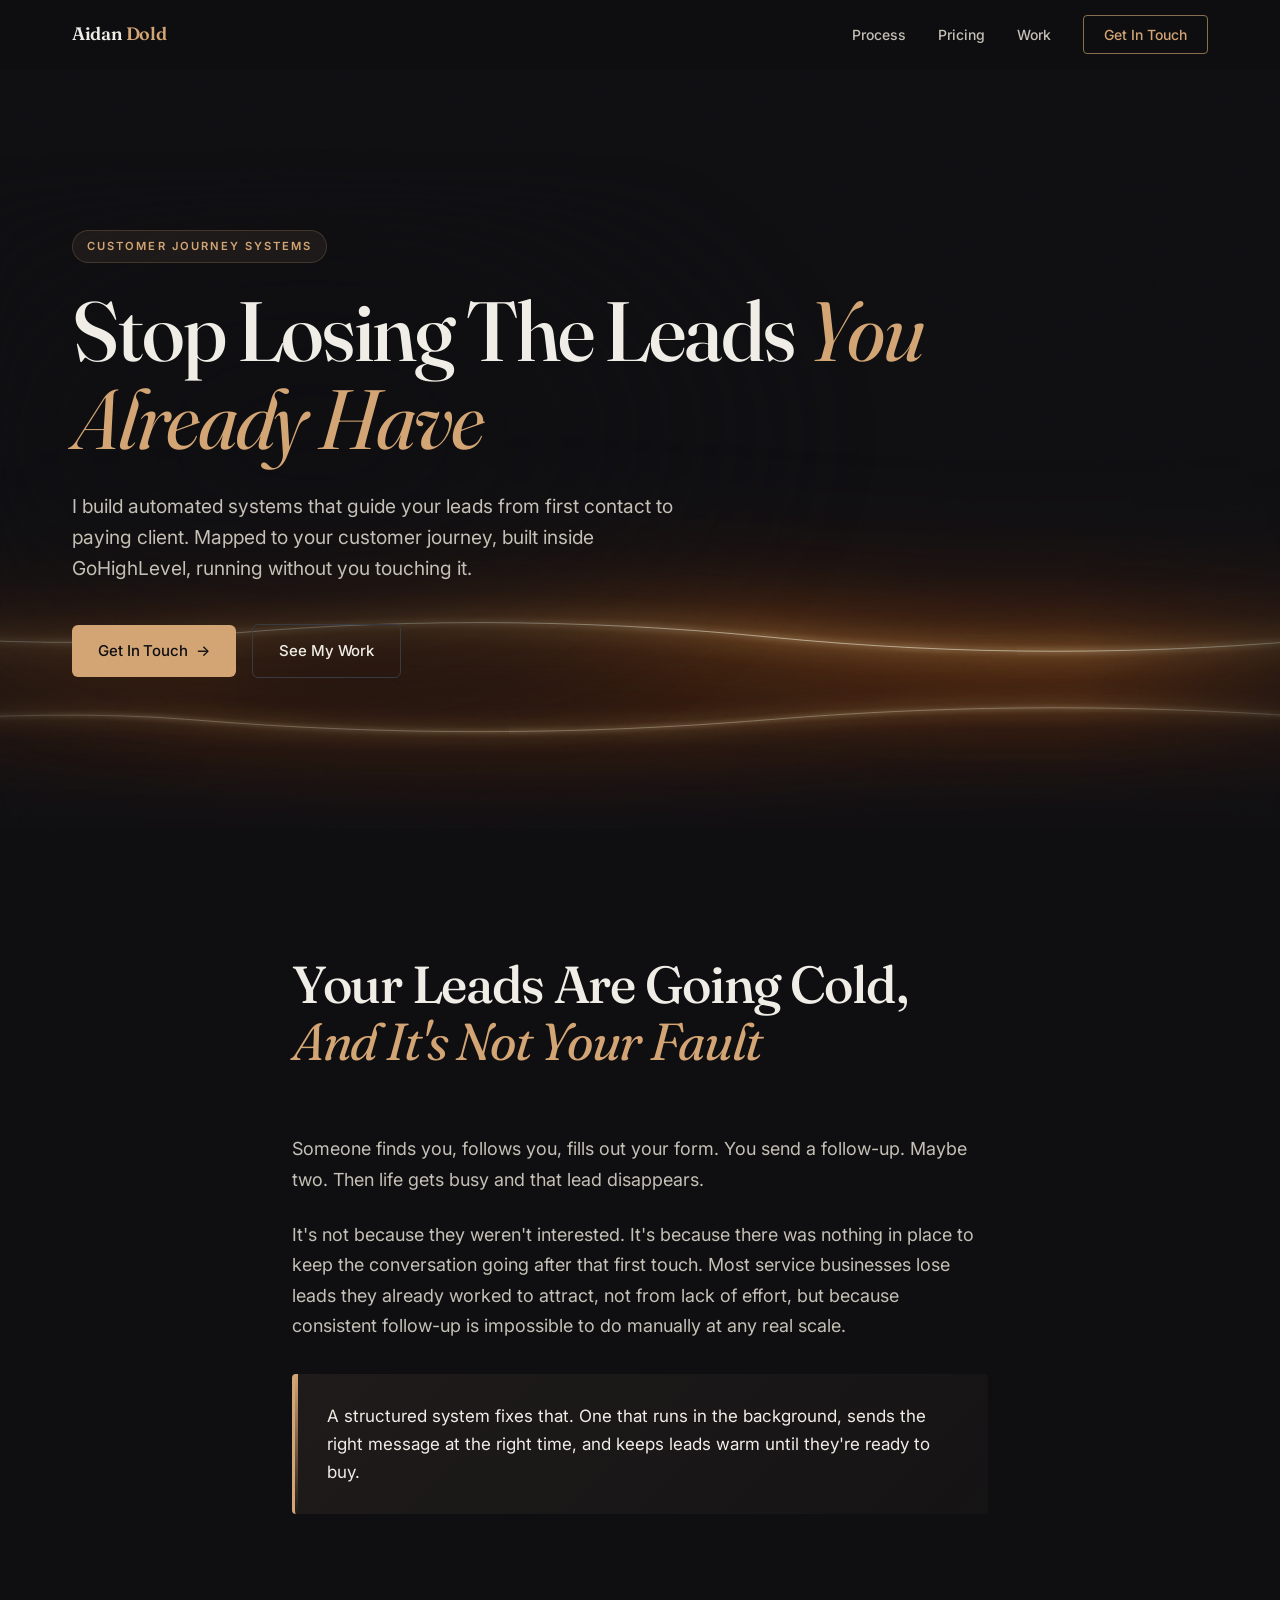
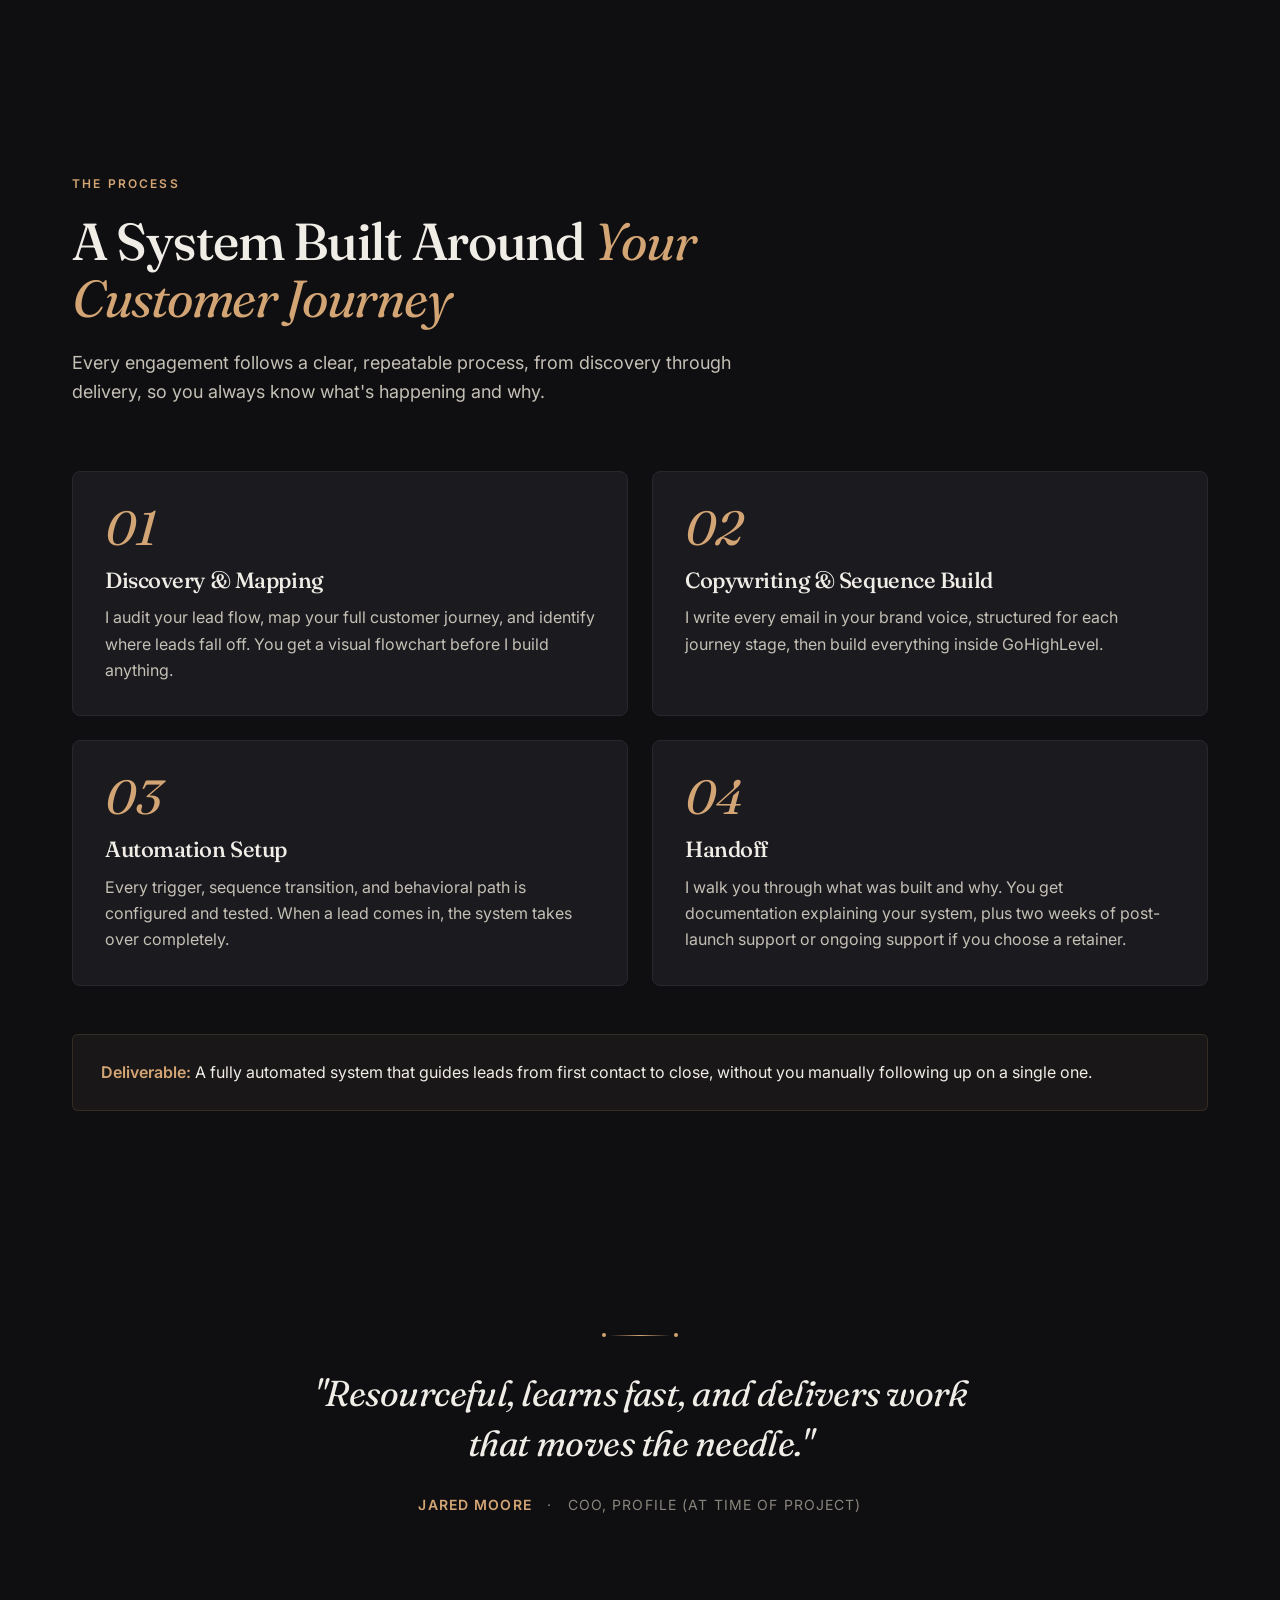
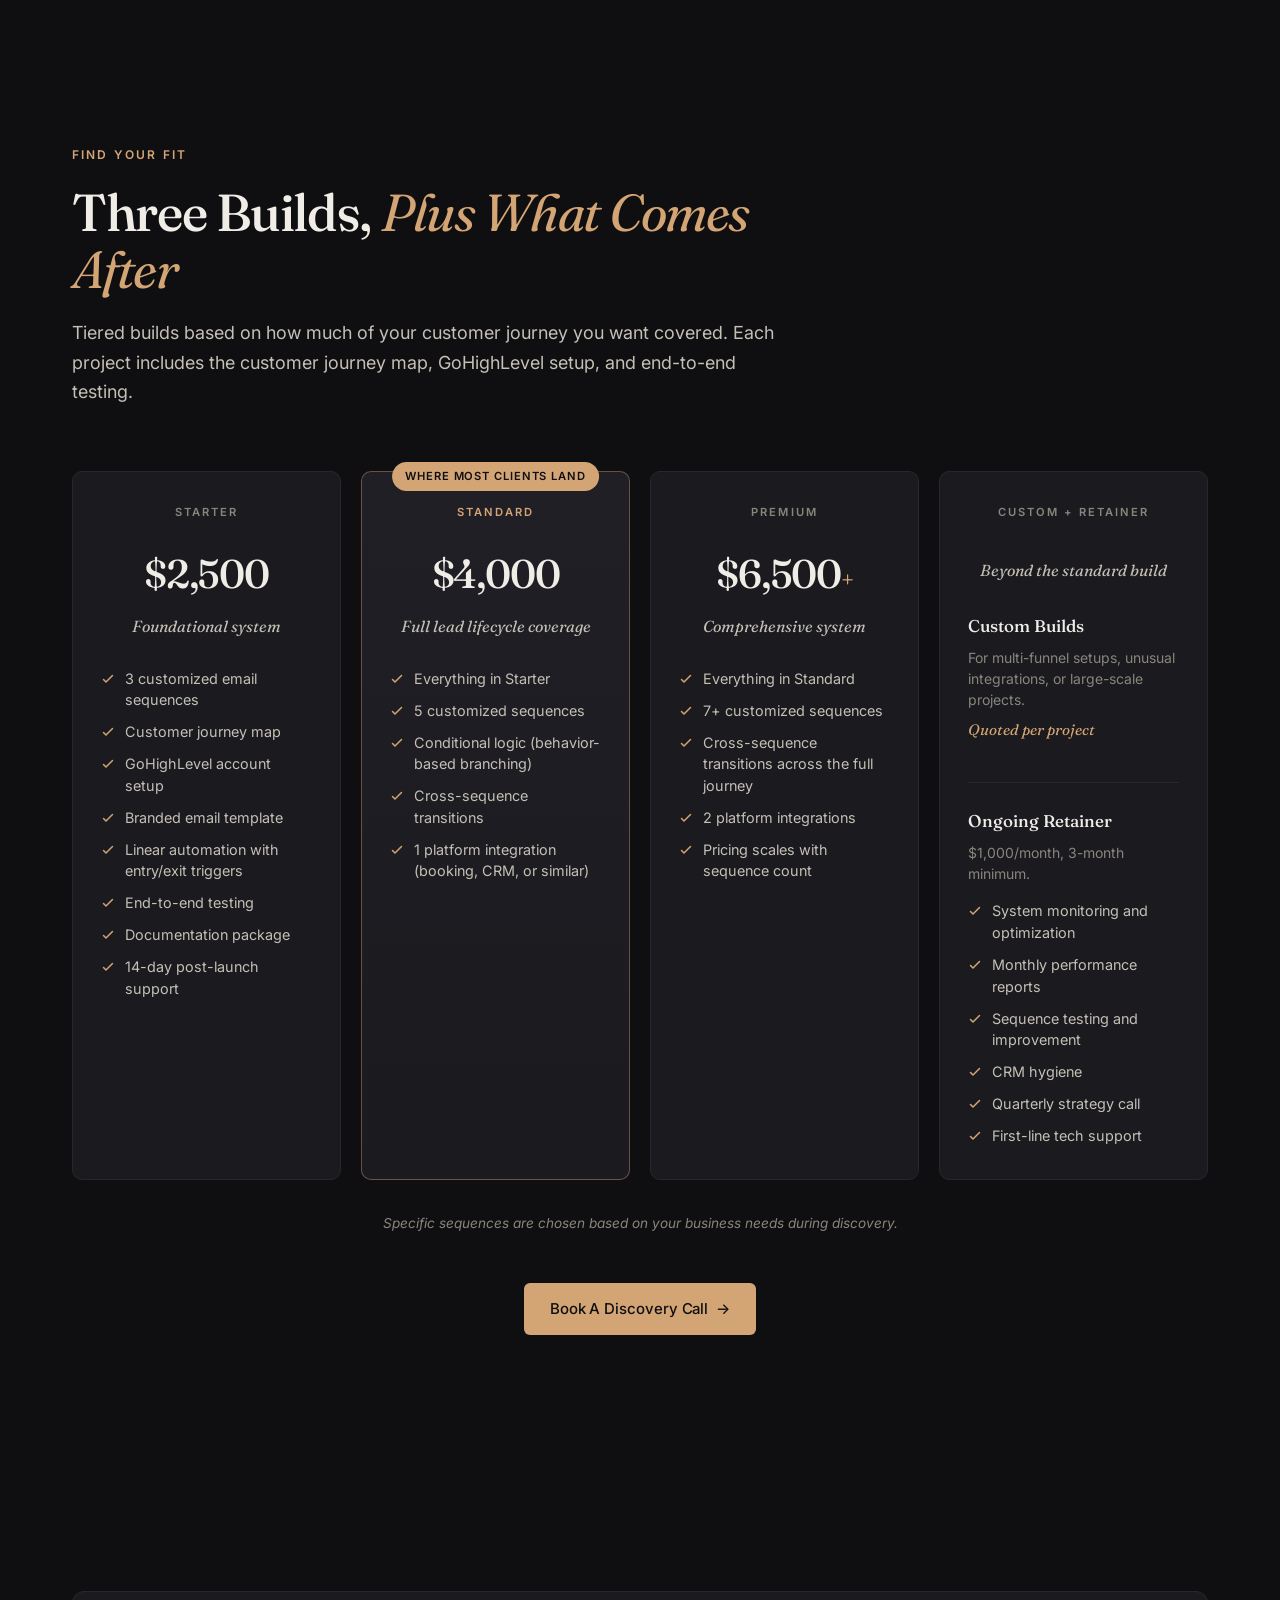
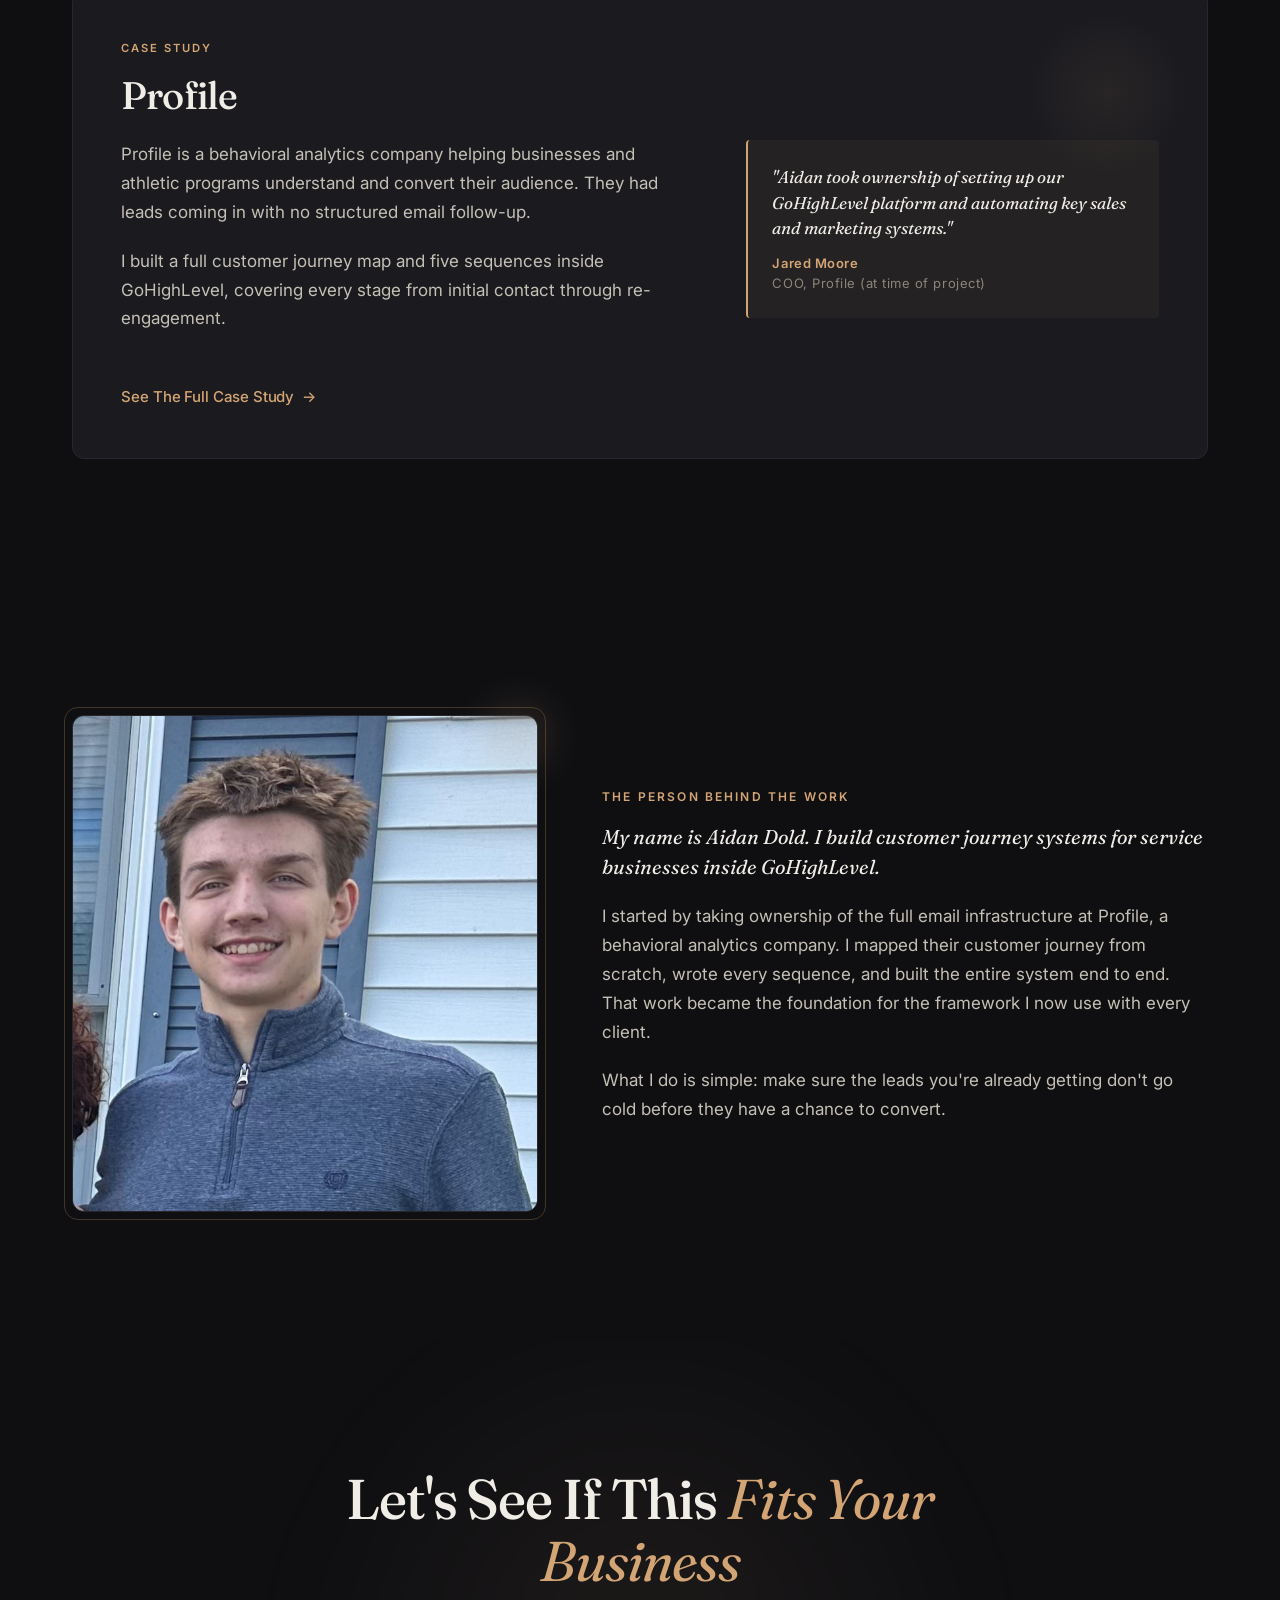
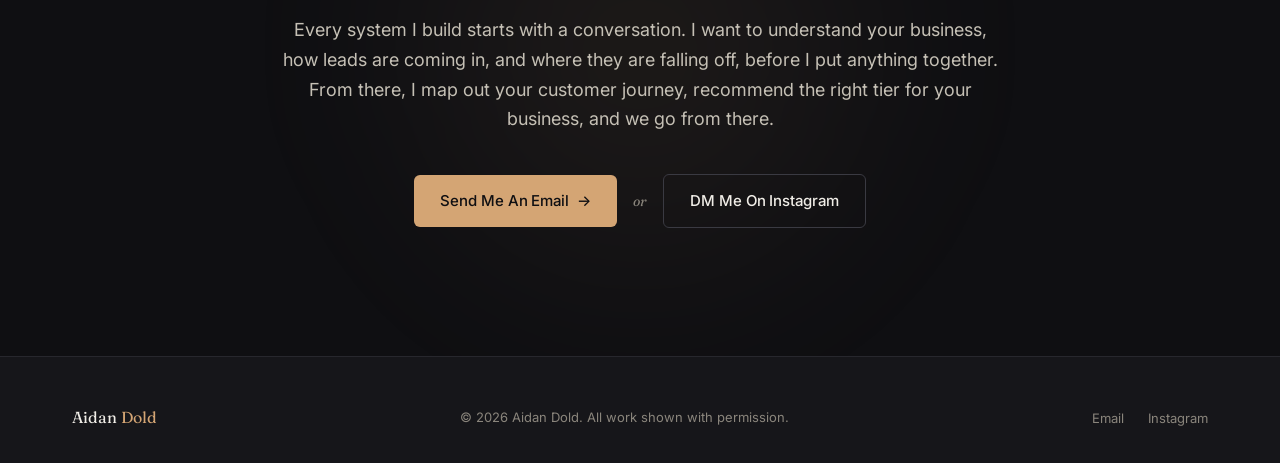
==== index.html @ 749f6c62 "initial site" ====
<!DOCTYPE html>
<html lang="en">
<head>
  <meta charset="UTF-8">
  <meta name="viewport" content="width=device-width, initial-scale=1.0">
  <title>Aidan Dold — Customer Journey Systems</title>
  <meta name="description" content="I build automated customer journey systems that turn your leads into clients. Built inside GoHighLevel, running without you touching it.">
  <link rel="stylesheet" href="styles.css">
  <link rel="preconnect" href="https://fonts.googleapis.com">
  <link rel="preconnect" href="https://fonts.gstatic.com" crossorigin>
</head>
<body>

  <!-- ============================================================
       NAVIGATION
       ============================================================ -->
  <nav class="nav" id="nav">
    <div class="nav-inner">
      <a href="#" class="nav-brand">Aidan <span class="accent">Dold</span></a>
      <ul class="nav-links">
        <li><a href="#process" class="nav-link">Process</a></li>
        <li><a href="#pricing" class="nav-link">Pricing</a></li>
        <li><a href="#case-study" class="nav-link">Work</a></li>
        <li><a href="#contact" class="nav-cta">Get In Touch</a></li>
      </ul>
    </div>
  </nav>

  <!-- ============================================================
       HERO
       ============================================================ -->
  <section class="hero">
    <div class="hero-aurora">
      <svg class="aurora-svg" viewBox="0 0 1600 1300" preserveAspectRatio="none" style="overflow:visible" xmlns="http://www.w3.org/2000/svg">
        <defs>
          <!-- Hot core: white-hot center fading through gold into amber -->
          <linearGradient id="moltenCore" x1="0%" y1="0%" x2="100%" y2="0%">
            <stop offset="0%"  stop-color="#3a1605" stop-opacity="0"/>
            <stop offset="12%" stop-color="#ff7a14" stop-opacity="1"/>
            <stop offset="38%" stop-color="#ffd27a" stop-opacity="1"/>
            <stop offset="50%" stop-color="#fff6dc" stop-opacity="1"/>
            <stop offset="62%" stop-color="#ffd27a" stop-opacity="1"/>
            <stop offset="88%" stop-color="#ff7a14" stop-opacity="1"/>
            <stop offset="100%" stop-color="#3a1605" stop-opacity="0"/>
          </linearGradient>

          <!-- Halo gradient: rich orange bloom around the core -->
          <linearGradient id="moltenHalo" x1="0%" y1="0%" x2="100%" y2="0%">
            <stop offset="0%"  stop-color="#3a1605" stop-opacity="0"/>
            <stop offset="18%" stop-color="#c4520a" stop-opacity="0.85"/>
            <stop offset="38%" stop-color="#ff8a28" stop-opacity="0.95"/>
            <stop offset="50%" stop-color="#ffb45a" stop-opacity="1"/>
            <stop offset="62%" stop-color="#ff8a28" stop-opacity="0.95"/>
            <stop offset="82%" stop-color="#c4520a" stop-opacity="0.85"/>
            <stop offset="100%" stop-color="#3a1605" stop-opacity="0"/>
          </linearGradient>

          <!-- Radial fade: ribbons dissolve toward all edges -->
          <!-- Soft elliptical fade in userSpaceOnUse: full opacity through
               the ribbon zone, gentle dissolve to transparent on all sides
               so peaks/valleys never end on a hard edge. -->
          <radialGradient id="fadeMask" cx="800" cy="1050" r="1000" gradientUnits="userSpaceOnUse">
            <stop offset="0%"   stop-color="white" stop-opacity="1"/>
            <stop offset="55%"  stop-color="white" stop-opacity="0.95"/>
            <stop offset="85%"  stop-color="white" stop-opacity="0.45"/>
            <stop offset="100%" stop-color="white" stop-opacity="0"/>
          </radialGradient>
          <mask id="ribbonFadeMask" maskUnits="userSpaceOnUse" x="-600" y="-200" width="2800" height="1700">
            <rect x="-600" y="-200" width="2800" height="1700" fill="url(#fadeMask)"/>
          </mask>
        </defs>

        <g mask="url(#ribbonFadeMask)">

          <!-- Ribbons live in the lower half so they don't fight with hero text.
               Solid stroke colors come from CSS — inline stroke attrs removed so
               gradient-fill shimmer can't reappear on translation. -->

          <!-- SECONDARY ribbon: slim companion, very gentle wave, sits lowest -->
          <!-- Ribbons sit below the hero buttons. Plenty of headroom above
               and below in viewBox so halo + blur render fully. -->
          <g class="ribbon-mid">
            <path class="layer-halo-sm"    d="M -480,1130 C -240,1155 0,1105 240,1130 S 720,1155 960,1130 S 1440,1105 1680,1130 S 2160,1155 2400,1130"/>
            <path class="layer-bloom-sm"   d="M -480,1130 C -240,1155 0,1105 240,1130 S 720,1155 960,1130 S 1440,1105 1680,1130 S 2160,1155 2400,1130"/>
            <path class="layer-glow-sm"    d="M -480,1130 C -240,1155 0,1105 240,1130 S 720,1155 960,1130 S 1440,1105 1680,1130 S 2160,1155 2400,1130"/>
            <path class="layer-core-sm"    d="M -480,1130 C -240,1155 0,1105 240,1130 S 720,1155 960,1130 S 1440,1105 1680,1130 S 2160,1155 2400,1130"/>
            <path class="layer-filament-sm" d="M -480,1130 C -240,1155 0,1105 240,1130 S 720,1155 960,1130 S 1440,1105 1680,1130 S 2160,1155 2400,1130"/>
          </g>

          <g class="ribbon-hero">
            <path class="layer-halo"       d="M -480,1000 C -240,970 0,1030 240,1000 S 720,970 960,1000 S 1440,1030 1680,1000 S 2160,970 2400,1000"/>
            <path class="layer-bloom-wide" d="M -480,1000 C -240,970 0,1030 240,1000 S 720,970 960,1000 S 1440,1030 1680,1000 S 2160,970 2400,1000"/>
            <path class="layer-bloom-mid"  d="M -480,1000 C -240,970 0,1030 240,1000 S 720,970 960,1000 S 1440,1030 1680,1000 S 2160,970 2400,1000"/>
            <path class="layer-inner-glow" d="M -480,1000 C -240,970 0,1030 240,1000 S 720,970 960,1000 S 1440,1030 1680,1000 S 2160,970 2400,1000"/>
            <path class="layer-core"       d="M -480,1000 C -240,970 0,1030 240,1000 S 720,970 960,1000 S 1440,1030 1680,1000 S 2160,970 2400,1000"/>
            <path class="layer-filament"   d="M -480,1000 C -240,970 0,1030 240,1000 S 720,970 960,1000 S 1440,1030 1680,1000 S 2160,970 2400,1000"/>
          </g>

        </g>
      </svg>
    </div>
    <div class="hero-noise"></div>
    <div class="container">
      <div class="hero-content">
        <div class="hero-eyebrow eyebrow reveal">Customer Journey Systems</div>
        <h1 class="hero-title reveal reveal-delay-1">
          Stop Losing The Leads <span class="italic-accent">You Already Have</span>
        </h1>
        <p class="hero-subtitle reveal reveal-delay-2">
          I build automated systems that guide your leads from first contact to paying client. Mapped to your customer journey, built inside GoHighLevel, running without you touching it.
        </p>
        <div class="hero-ctas reveal reveal-delay-3">
          <a href="#contact" class="btn btn-primary"><span>Get In Touch</span> <span class="btn-arrow">→</span></a>
          <a href="#case-study" class="btn btn-secondary">See My Work</a>
        </div>
      </div>
    </div>
  </section>

  <!-- ============================================================
       PROBLEM
       ============================================================ -->
  <section class="problem">
    <div class="ambient-glow top-right"></div>
    <div class="container-narrow">
      <div class="section-header reveal">
        <h2 class="section-title">
          Your Leads Are Going Cold, <span class="italic-accent">And It's Not Your Fault</span>
        </h2>
      </div>
      <div class="problem-content reveal reveal-delay-1">
        <p>Someone finds you, follows you, fills out your form. You send a follow-up. Maybe two. Then life gets busy and that lead disappears.</p>
        <p>It's not because they weren't interested. It's because there was nothing in place to keep the conversation going after that first touch. Most service businesses lose leads they already worked to attract, not from lack of effort, but because consistent follow-up is impossible to do manually at any real scale.</p>
        <div class="problem-callout">
          <p>A structured system fixes that. One that runs in the background, sends the right message at the right time, and keeps leads warm until they're ready to buy.</p>
        </div>
      </div>
    </div>
  </section>

  <!-- ============================================================
       PROCESS
       ============================================================ -->
  <section class="process" id="process">
    <div class="ambient-glow bottom-left"></div>
    <div class="container">
      <div class="section-header reveal">
        <div class="section-eyebrow eyebrow">The Process</div>
        <h2 class="section-title">
          A System Built Around <span class="italic-accent">Your Customer Journey</span>
        </h2>
        <p class="section-subtitle">Every engagement follows a clear, repeatable process, from discovery through delivery, so you always know what's happening and why.</p>
      </div>
      <div class="process-grid">
        <div class="process-card reveal reveal-delay-1">
          <span class="process-number">01</span>
          <h3>Discovery &amp; Mapping</h3>
          <p>I audit your lead flow, map your full customer journey, and identify where leads fall off. You get a visual flowchart before I build anything.</p>
        </div>
        <div class="process-card reveal reveal-delay-2">
          <span class="process-number">02</span>
          <h3>Copywriting &amp; Sequence Build</h3>
          <p>I write every email in your brand voice, structured for each journey stage, then build everything inside GoHighLevel.</p>
        </div>
        <div class="process-card reveal reveal-delay-3">
          <span class="process-number">03</span>
          <h3>Automation Setup</h3>
          <p>Every trigger, sequence transition, and behavioral path is configured and tested. When a lead comes in, the system takes over completely.</p>
        </div>
        <div class="process-card reveal reveal-delay-4">
          <span class="process-number">04</span>
          <h3>Handoff</h3>
          <p>I walk you through what was built and why. You get documentation explaining your system, plus two weeks of post-launch support or ongoing support if you choose a retainer.</p>
        </div>
      </div>
      <div class="process-deliverable reveal">
        <p><strong>Deliverable:</strong> A fully automated system that guides leads from first contact to close, without you manually following up on a single one.</p>
      </div>
    </div>
  </section>

  <!-- ============================================================
       PULL QUOTE
       ============================================================ -->
  <section class="pull-quote">
    <div class="container-narrow">
      <div class="reveal">
        <div class="pull-quote-accent"></div>
        <p class="pull-quote-text">"Resourceful, learns fast, and delivers work that moves the needle."</p>
        <p class="pull-quote-attribution"><strong>Jared Moore</strong> &nbsp; · &nbsp; COO, Profile (at time of project)</p>
      </div>
    </div>
  </section>

  <!-- ============================================================
       PRICING / FIND YOUR FIT
       ============================================================ -->
  <section class="pricing" id="pricing">
    <div class="ambient-glow top-left"></div>
    <div class="container">
      <div class="section-header reveal">
        <div class="section-eyebrow eyebrow">Find Your Fit</div>
        <h2 class="section-title">
          Three Builds, <span class="italic-accent">Plus What Comes After</span>
        </h2>
        <p class="section-subtitle">Tiered builds based on how much of your customer journey you want covered. Each project includes the customer journey map, GoHighLevel setup, and end-to-end testing.</p>
      </div>

      <div class="pricing-grid">
        <!-- STARTER -->
        <div class="tier">
          <div class="tier-name">Starter</div>
          <div class="tier-price">$2,500</div>
          <div class="tier-tagline">Foundational system</div>
          <ul class="tier-features">
            <li>3 customized email sequences</li>
            <li>Customer journey map</li>
            <li>GoHighLevel account setup</li>
            <li>Branded email template</li>
            <li>Linear automation with entry/exit triggers</li>
            <li>End-to-end testing</li>
            <li>Documentation package</li>
            <li>14-day post-launch support</li>
          </ul>
        </div>

        <!-- STANDARD (featured) -->
        <div class="tier featured">
          <div class="tier-badge">Where Most Clients Land</div>
          <div class="tier-name">Standard</div>
          <div class="tier-price">$4,000</div>
          <div class="tier-tagline">Full lead lifecycle coverage</div>
          <ul class="tier-features">
            <li>Everything in Starter</li>
            <li>5 customized sequences</li>
            <li>Conditional logic (behavior-based branching)</li>
            <li>Cross-sequence transitions</li>
            <li>1 platform integration (booking, CRM, or similar)</li>
          </ul>
        </div>

        <!-- PREMIUM -->
        <div class="tier">
          <div class="tier-name">Premium</div>
          <div class="tier-price">$6,500<span style="font-size: 1.5rem; color: var(--gold);">+</span></div>
          <div class="tier-tagline">Comprehensive system</div>
          <ul class="tier-features">
            <li>Everything in Standard</li>
            <li>7+ customized sequences</li>
            <li>Cross-sequence transitions across the full journey</li>
            <li>2 platform integrations</li>
            <li>Pricing scales with sequence count</li>
          </ul>
        </div>

        <!-- CUSTOM + RETAINER -->
        <div class="tier">
          <div class="tier-name">Custom + Retainer</div>
          <div class="tier-tagline" style="margin-top: 1rem;">Beyond the standard build</div>

          <div class="tier-section-label">Custom Builds</div>
          <p class="tier-section-desc">For multi-funnel setups, unusual integrations, or large-scale projects.</p>
          <div class="tier-section-price">Quoted per project</div>

          <div class="tier-divider"></div>

          <div class="tier-section-label">Ongoing Retainer</div>
          <p class="tier-section-desc">$1,000/month, 3-month minimum.</p>
          <ul class="tier-features" style="margin-top: 0.5rem;">
            <li>System monitoring and optimization</li>
            <li>Monthly performance reports</li>
            <li>Sequence testing and improvement</li>
            <li>CRM hygiene</li>
            <li>Quarterly strategy call</li>
            <li>First-line tech support</li>
          </ul>
        </div>
      </div>

      <p class="tier-footnote reveal">Specific sequences are chosen based on your business needs during discovery.</p>

      <div class="pricing-cta reveal">
        <a href="#contact" class="btn btn-primary"><span>Book A Discovery Call</span> <span class="btn-arrow">→</span></a>
      </div>
    </div>
  </section>

  <!-- ============================================================
       CASE STUDY TEASER
       ============================================================ -->
  <section class="case-teaser" id="case-study">
    <div class="ambient-glow bottom-right"></div>
    <div class="container">
      <div class="reveal">
        <div class="case-teaser-card">
          <div class="case-teaser-label">
            <span class="eyebrow">Case Study</span>
          </div>
          <h2>Profile</h2>
          <div class="case-teaser-body">
            <div class="case-teaser-text">
              <p>Profile is a behavioral analytics company helping businesses and athletic programs understand and convert their audience. They had leads coming in with no structured email follow-up.</p>
              <p>I built a full customer journey map and five sequences inside GoHighLevel, covering every stage from initial contact through re-engagement.</p>
              <a href="case-studies/profile.html" class="case-teaser-link">See The Full Case Study <span class="btn-arrow">→</span></a>
            </div>
            <div class="case-teaser-quote">
              <blockquote>"Aidan took ownership of setting up our GoHighLevel platform and automating key sales and marketing systems."</blockquote>
              <cite><strong>Jared Moore</strong><br>COO, Profile (at time of project)</cite>
            </div>
          </div>
        </div>
      </div>
    </div>
  </section>

  <!-- ============================================================
       ABOUT
       ============================================================ -->
  <section class="about">
    <div class="ambient-glow top-right"></div>
    <div class="container">
      <div class="about-grid">
        <div class="about-photo reveal">
          <img src="images/headshot.jpg" alt="Aidan Dold">
        </div>
        <div class="about-content reveal reveal-delay-1">
          <div class="section-eyebrow eyebrow" style="margin-bottom: 1rem;">The Person Behind The Work</div>
          <p>My name is Aidan Dold. I build customer journey systems for service businesses inside GoHighLevel.</p>
          <p>I started by taking ownership of the full email infrastructure at Profile, a behavioral analytics company. I mapped their customer journey from scratch, wrote every sequence, and built the entire system end to end. That work became the foundation for the framework I now use with every client.</p>
          <p>What I do is simple: make sure the leads you're already getting don't go cold before they have a chance to convert.</p>
        </div>
      </div>
    </div>
  </section>

  <!-- ============================================================
       CTA
       ============================================================ -->
  <section class="cta-section" id="contact">
    <div class="container">
      <div class="cta-content reveal">
        <h2>Let's See If This <span class="italic-accent" style="font-style: italic; font-weight: 400; color: var(--gold);">Fits Your Business</span></h2>
        <p>Every system I build starts with a conversation. I want to understand your business, how leads are coming in, and where they are falling off, before I put anything together. From there, I map out your customer journey, recommend the right tier for your business, and we go from there.</p>
        <div class="cta-buttons">
          <a href="mailto:aidan.j.dold@gmail.com" class="btn btn-primary"><span>Send Me An Email</span> <span class="btn-arrow">→</span></a>
          <span class="cta-or">or</span>
          <a href="#" class="btn btn-secondary">DM Me On Instagram</a>
        </div>
      </div>
    </div>
  </section>

  <!-- ============================================================
       FOOTER
       ============================================================ -->
  <footer>
    <div class="container">
      <div class="footer-inner">
        <div class="footer-brand">Aidan <span class="accent">Dold</span></div>
        <div class="footer-meta">&copy; 2026 Aidan Dold. All work shown with permission.</div>
        <ul class="footer-links">
          <li><a href="mailto:aidan.j.dold@gmail.com" class="footer-link">Email</a></li>
          <li><a href="#" class="footer-link">Instagram</a></li>
        </ul>
      </div>
    </div>
  </footer>

  <script src="script.js"></script>
</body>
</html>
---- styles.css ----
/* ============================================================
   AIDAN DOLD - PORTFOLIO STYLESHEET
   Charcoal + Amber palette, Fraunces + Inter typography
   ============================================================ */

@import url('https://fonts.googleapis.com/css2?family=Fraunces:ital,opsz,wght@0,9..144,400;0,9..144,500;0,9..144,600;0,9..144,700;1,9..144,400&family=Inter:wght@400;500;600;700&display=swap');

:root {
  /* Color palette */
  --bg-base: #0F0F12;
  --bg-elevated: #16161A;
  --bg-card: #1A1A1F;
  --bg-card-hover: #1F1F25;
  --border: #27272D;
  --border-bright: #3A3A42;

  /* Accent */
  --gold: #D4A574;
  --gold-bright: #E5B883;
  --gold-glow: #F5C895;
  --gold-muted: #8A6F4E;

  /* Text */
  --text-primary: #F0EDE7;
  --text-secondary: #C5C0B5;
  --text-muted: #8A857C;
  --text-faint: #5C5852;

  /* Spacing scale */
  --space-1: 0.5rem;
  --space-2: 1rem;
  --space-3: 1.5rem;
  --space-4: 2rem;
  --space-5: 3rem;
  --space-6: 4rem;
  --space-7: 6rem;
  --space-8: 8rem;

  /* Typography */
  --font-display: 'Fraunces', Georgia, serif;
  --font-body: 'Inter', -apple-system, sans-serif;

  /* Transitions */
  --ease-out: cubic-bezier(0.16, 1, 0.3, 1);
  --ease-in-out: cubic-bezier(0.4, 0, 0.2, 1);
}

/* ============================================================
   RESET & BASE
   ============================================================ */

*, *::before, *::after {
  box-sizing: border-box;
  margin: 0;
  padding: 0;
}

html {
  scroll-behavior: smooth;
  -webkit-font-smoothing: antialiased;
  -moz-osx-font-smoothing: grayscale;
}

body {
  font-family: var(--font-body);
  background: var(--bg-base);
  color: var(--text-primary);
  line-height: 1.6;
  overflow-x: hidden;
  font-size: 16px;
}

a {
  color: inherit;
  text-decoration: none;
}

img {
  max-width: 100%;
  display: block;
}

button {
  font-family: inherit;
  cursor: pointer;
  border: none;
  background: none;
  color: inherit;
}

/* ============================================================
   TYPOGRAPHY
   ============================================================ */

h1, h2, h3, h4 {
  font-family: var(--font-display);
  font-weight: 500;
  line-height: 1.1;
  letter-spacing: -0.02em;
  color: var(--text-primary);
}

.eyebrow {
  font-family: var(--font-body);
  font-size: 0.75rem;
  font-weight: 600;
  letter-spacing: 0.18em;
  text-transform: uppercase;
  color: var(--gold);
}

p {
  font-family: var(--font-body);
  color: var(--text-secondary);
  font-size: 1.0625rem;
  line-height: 1.7;
}

.lead {
  font-size: 1.25rem;
  line-height: 1.6;
  color: var(--text-primary);
  font-weight: 400;
}

/* ============================================================
   LAYOUT CONTAINERS
   ============================================================ */

.container {
  width: 100%;
  max-width: 1200px;
  margin: 0 auto;
  padding: 0 var(--space-4);
}

.container-narrow {
  max-width: 760px;
  margin: 0 auto;
  padding: 0 var(--space-4);
}

section {
  padding: var(--space-8) 0;
  position: relative;
}

@media (max-width: 768px) {
  section {
    padding: var(--space-6) 0;
  }
}

/* ============================================================
   AMBIENT GLOW SYSTEM
   Subtle pulsing gold orbs in section corners (separate from ribbons)
   ============================================================ */

.ambient-glow {
  position: absolute;
  width: 550px;
  height: 550px;
  border-radius: 50%;
  background: radial-gradient(circle, var(--gold) 0%, transparent 70%);
  filter: blur(80px);
  opacity: 0;
  pointer-events: none;
  z-index: 0;
  animation: ambient-pulse 14s ease-in-out infinite;
}

.ambient-glow.top-left {
  top: -180px;
  left: -200px;
}

.ambient-glow.bottom-right {
  bottom: -180px;
  right: -200px;
  animation-delay: -7s;
}

.ambient-glow.top-right {
  top: -180px;
  right: -200px;
  animation-delay: -4s;
}

.ambient-glow.bottom-left {
  bottom: -180px;
  left: -200px;
  animation-delay: -10s;
}

@keyframes ambient-pulse {
  0%, 100% {
    opacity: 0.06;
    transform: scale(0.9);
  }
  50% {
    opacity: 0.22;
    transform: scale(1.1);
  }
}

/* Content above ambient glows */
section > .container,
section > .container-narrow {
  position: relative;
  z-index: 1;
}

/* ============================================================
   NAVIGATION
   ============================================================ */

.nav {
  position: fixed;
  top: 0;
  left: 0;
  right: 0;
  z-index: 100;
  padding: 1.25rem 0;
  background: rgba(15, 15, 18, 0.7);
  backdrop-filter: blur(20px);
  -webkit-backdrop-filter: blur(20px);
  border-bottom: 1px solid transparent;
  transition: border-color 0.3s ease, background 0.3s ease;
}

.nav.scrolled {
  border-bottom-color: var(--border);
  background: rgba(15, 15, 18, 0.9);
}

.nav-inner {
  display: flex;
  align-items: center;
  justify-content: space-between;
  max-width: 1200px;
  margin: 0 auto;
  padding: 0 var(--space-4);
}

.nav-brand {
  font-family: var(--font-display);
  font-size: 1.125rem;
  font-weight: 600;
  letter-spacing: -0.02em;
  color: var(--text-primary);
}

.nav-brand .accent {
  color: var(--gold);
}

.nav-links {
  display: flex;
  align-items: center;
  gap: var(--space-4);
  list-style: none;
}

.nav-link {
  font-size: 0.875rem;
  color: var(--text-secondary);
  font-weight: 500;
  position: relative;
  padding: 0.5rem 0;
  transition: color 0.2s ease;
}

.nav-link::after {
  content: '';
  position: absolute;
  bottom: 0;
  left: 0;
  width: 0;
  height: 1px;
  background: var(--gold);
  transition: width 0.3s var(--ease-out);
}

.nav-link:hover {
  color: var(--text-primary);
}

.nav-link:hover::after {
  width: 100%;
}

.nav-cta {
  font-size: 0.875rem;
  font-weight: 500;
  padding: 0.625rem 1.25rem;
  background: transparent;
  color: var(--gold);
  border: 1px solid var(--gold-muted);
  border-radius: 4px;
  transition: all 0.25s var(--ease-out);
}

.nav-cta:hover {
  background: var(--gold);
  color: var(--bg-base);
  border-color: var(--gold);
}

@media (max-width: 768px) {
  .nav-links {
    gap: var(--space-2);
  }
  .nav-link:not(.nav-cta) {
    display: none;
  }
}

/* ============================================================
   HERO SECTION
   ============================================================ */

.hero {
  min-height: 92vh;
  display: flex;
  align-items: center;
  position: relative;
  overflow: hidden;
  padding-top: 80px;
  padding-bottom: 0;
}

/* Text-protection scrim: darkens the upper-left region behind the headline
   so ribbon glow can't wash out the gold text */
.hero-content::before {
  content: '';
  position: absolute;
  inset: -8% -10% -12% -10%;
  background:
    radial-gradient(ellipse 70% 90% at 30% 45%, rgba(15, 15, 18, 0.85) 0%, rgba(15, 15, 18, 0.55) 35%, rgba(15, 15, 18, 0) 70%);
  filter: blur(20px);
  pointer-events: none;
  z-index: -1;
}

/* ============================================================
   HERO AURORA - Molten gold ribbons with bloom + sparkles
   ============================================================ */
.hero-aurora {
  position: absolute;
  inset: 0;
  overflow: hidden;
  pointer-events: none;
  z-index: 0;
}

.aurora-svg {
  position: absolute;
  top: 0;
  left: 0;
  width: 100%;
  height: 100%;
  overflow: visible;
}

/* Blend the warm layers additively so the stack reads as ONE luminous body
   instead of distinct bands. Screen mode merges overlapping warm tones. */
.ribbon-hero, .ribbon-mid { mix-blend-mode: screen; }

/* Thinner strokes + heavier blur so the stack merges into one soft
   luminous filament instead of reading as distinct bands. */
.layer-halo       { fill: none; stroke: #8a3306; stroke-width: 60;  filter: blur(120px); opacity: 0.55; stroke-linecap: round; }
.layer-bloom-wide { fill: none; stroke: #d65f12; stroke-width: 36;  filter: blur(80px);  opacity: 0.6;  stroke-linecap: round; }
.layer-bloom-mid  { fill: none; stroke: #ff9438; stroke-width: 18;  filter: blur(45px);  opacity: 0.65; stroke-linecap: round; }
.layer-inner-glow { fill: none; stroke: #ffc266; stroke-width: 7;   filter: blur(18px);  opacity: 0.8;  stroke-linecap: round; }
.layer-core       { fill: none; stroke: #ffe9b8; stroke-width: 2.2; filter: blur(5px);   opacity: 0.95; stroke-linecap: round; }
.layer-filament   { fill: none; stroke: #fffbe8; stroke-width: 0.8; filter: blur(1px);   opacity: 0.95; stroke-linecap: round; }

.layer-halo-sm    { fill: none; stroke: #8a3306; stroke-width: 45;  filter: blur(95px);  opacity: 0.4;  stroke-linecap: round; }
.layer-bloom-sm   { fill: none; stroke: #d65f12; stroke-width: 26;  filter: blur(60px);  opacity: 0.45; stroke-linecap: round; }
.layer-glow-sm    { fill: none; stroke: #ffc266; stroke-width: 6;   filter: blur(15px);  opacity: 0.6;  stroke-linecap: round; }
.layer-core-sm    { fill: none; stroke: #ffe9b8; stroke-width: 1.6; filter: blur(4px);   opacity: 0.78; stroke-linecap: round; }
.layer-filament-sm{ fill: none; stroke: #fff6e0; stroke-width: 0.6; filter: blur(0.8px); opacity: 0.7;  stroke-linecap: round; }

/* Ribbons sit still — eliminates the GPU sub-pixel jitter that produced the
   spastic flicker during translation. */

/* Subtle noise overlay for texture */
.hero-noise {
  position: absolute;
  inset: 0;
  background-image: url("data:image/svg+xml,%3Csvg viewBox='0 0 200 200' xmlns='http://www.w3.org/2000/svg'%3E%3Cfilter id='noiseFilter'%3E%3CfeTurbulence type='fractalNoise' baseFrequency='0.85' numOctaves='3' stitchTiles='stitch'/%3E%3C/filter%3E%3Crect width='100%25' height='100%25' filter='url(%23noiseFilter)' opacity='0.4'/%3E%3C/svg%3E");
  opacity: 0.025;
  pointer-events: none;
  z-index: 1;
}

.hero-content {
  position: relative;
  z-index: 2;
  max-width: 920px;
}

.hero-eyebrow {
  margin-bottom: 1.5rem;
  display: inline-block;
  padding: 0.4rem 0.9rem;
  background: rgba(212, 165, 116, 0.08);
  border: 1px solid rgba(212, 165, 116, 0.2);
  border-radius: 100px;
  font-size: 0.7rem;
}

.hero-title {
  font-size: clamp(2.5rem, 7vw, 5.25rem);
  font-weight: 500;
  line-height: 1.05;
  margin-bottom: 1.75rem;
  letter-spacing: -0.025em;
}

.hero-title .italic-accent {
  font-style: italic;
  font-weight: 400;
  color: var(--gold);
}

.hero-subtitle {
  font-size: clamp(1.0625rem, 1.5vw, 1.25rem);
  color: var(--text-secondary);
  line-height: 1.6;
  margin-bottom: 2.5rem;
  max-width: 640px;
}

.hero-ctas {
  display: flex;
  gap: 1rem;
  align-items: center;
  flex-wrap: wrap;
}

/* ============================================================
   BUTTONS
   ============================================================ */

.btn {
  display: inline-flex;
  align-items: center;
  gap: 0.5rem;
  font-family: var(--font-body);
  font-size: 0.9375rem;
  font-weight: 500;
  padding: 0.875rem 1.625rem;
  border-radius: 6px;
  transition: all 0.25s var(--ease-out);
  cursor: pointer;
  letter-spacing: -0.005em;
}

.btn-primary {
  background: var(--gold);
  color: var(--bg-base);
  position: relative;
  overflow: hidden;
}

.btn-primary::before {
  content: '';
  position: absolute;
  inset: 0;
  background: linear-gradient(135deg, var(--gold-bright), var(--gold));
  opacity: 0;
  transition: opacity 0.3s ease;
}

.btn-primary span {
  position: relative;
  z-index: 1;
}

.btn-primary:hover {
  transform: translateY(-2px);
  box-shadow: 0 8px 24px rgba(212, 165, 116, 0.25);
}

.btn-primary:hover::before {
  opacity: 1;
}

.btn-secondary {
  background: transparent;
  color: var(--text-primary);
  border: 1px solid var(--border-bright);
}

.btn-secondary:hover {
  border-color: var(--gold);
  color: var(--gold);
  transform: translateY(-2px);
}

.btn-arrow {
  display: inline-block;
  transition: transform 0.25s var(--ease-out);
}

.btn:hover .btn-arrow {
  transform: translateX(4px);
}

/* ============================================================
   SECTION HEADERS
   ============================================================ */

.section-header {
  margin-bottom: var(--space-6);
  max-width: 720px;
}

.section-eyebrow {
  display: inline-block;
  margin-bottom: 1.25rem;
}

.section-title {
  font-size: clamp(2rem, 4.5vw, 3.25rem);
  font-weight: 500;
  line-height: 1.1;
  margin-bottom: 1.25rem;
  letter-spacing: -0.025em;
}

.section-title .italic-accent {
  font-style: italic;
  font-weight: 400;
  color: var(--gold);
}

.section-subtitle {
  font-size: 1.125rem;
  color: var(--text-secondary);
  line-height: 1.65;
}

/* ============================================================
   PROBLEM SECTION
   ============================================================ */

.problem {
  position: relative;
}

.problem-content p {
  font-size: 1.125rem;
  margin-bottom: 1.5rem;
  color: var(--text-secondary);
}

.problem-callout {
  margin-top: var(--space-4);
  padding: 1.75rem 2rem;
  background: linear-gradient(135deg, rgba(212, 165, 116, 0.08), rgba(212, 165, 116, 0.03));
  border-left: 3px solid var(--gold);
  border-radius: 4px;
  position: relative;
}

.problem-callout p {
  margin: 0;
  font-size: 1.0625rem;
  color: var(--text-primary);
  font-weight: 400;
  line-height: 1.65;
}

.problem-callout::before {
  content: '';
  position: absolute;
  top: 0;
  left: 0;
  width: 3px;
  height: 100%;
  background: linear-gradient(180deg, var(--gold) 0%, transparent 100%);
}

/* ============================================================
   PROCESS SECTION
   ============================================================ */

.process-grid {
  display: grid;
  grid-template-columns: repeat(2, 1fr);
  gap: 1.5rem;
  margin-bottom: var(--space-5);
}

@media (max-width: 768px) {
  .process-grid {
    grid-template-columns: 1fr;
  }
}

.process-card {
  background: var(--bg-card);
  border: 1px solid var(--border);
  border-radius: 8px;
  padding: 2rem;
  transition: all 0.3s var(--ease-out);
  position: relative;
  overflow: hidden;
}

.process-card::before {
  content: '';
  position: absolute;
  top: 0;
  left: 0;
  width: 100%;
  height: 1px;
  background: linear-gradient(90deg, transparent, var(--gold), transparent);
  opacity: 0;
  transition: opacity 0.3s ease;
}

.process-card:hover {
  border-color: var(--border-bright);
  transform: translateY(-2px);
  background: var(--bg-card-hover);
}

.process-card:hover::before {
  opacity: 0.6;
}

.process-number {
  font-family: var(--font-display);
  font-size: 3rem;
  font-weight: 400;
  font-style: italic;
  color: var(--gold);
  line-height: 1;
  margin-bottom: 1rem;
  display: block;
}

.process-card h3 {
  font-size: 1.375rem;
  font-weight: 500;
  margin-bottom: 0.75rem;
}

.process-card p {
  font-size: 1rem;
  line-height: 1.65;
  color: var(--text-secondary);
}

.process-deliverable {
  margin-top: var(--space-4);
  padding: 1.5rem 1.75rem;
  background: rgba(212, 165, 116, 0.05);
  border: 1px solid rgba(212, 165, 116, 0.15);
  border-radius: 6px;
}

.process-deliverable strong {
  color: var(--gold);
  font-weight: 600;
}

.process-deliverable p {
  color: var(--text-primary);
  margin: 0;
  font-size: 1rem;
}

/* ============================================================
   PULL-QUOTE CALLOUT
   ============================================================ */

.pull-quote {
  padding: var(--space-7) 0;
  text-align: center;
  position: relative;
}

.pull-quote-accent {
  width: 60px;
  height: 1px;
  background: linear-gradient(90deg, transparent, var(--gold), transparent);
  margin: 0 auto var(--space-4);
  position: relative;
}

.pull-quote-accent::before,
.pull-quote-accent::after {
  content: '';
  position: absolute;
  top: 50%;
  width: 4px;
  height: 4px;
  background: var(--gold);
  border-radius: 50%;
  transform: translateY(-50%);
}

.pull-quote-accent::before { left: -8px; }
.pull-quote-accent::after { right: -8px; }

.pull-quote-text {
  font-family: var(--font-display);
  font-size: clamp(1.5rem, 3.5vw, 2.25rem);
  font-style: italic;
  font-weight: 400;
  line-height: 1.4;
  color: var(--text-primary);
  max-width: 900px;
  margin: 0 auto var(--space-3);
  letter-spacing: -0.015em;
}

.pull-quote-attribution {
  font-size: 0.875rem;
  letter-spacing: 0.08em;
  color: var(--text-muted);
  text-transform: uppercase;
}

.pull-quote-attribution strong {
  color: var(--gold);
  font-weight: 600;
}

/* ============================================================
   PRICING SECTION
   ============================================================ */

.pricing-grid {
  display: grid;
  grid-template-columns: repeat(4, 1fr);
  gap: 1.25rem;
  margin-top: var(--space-5);
}

@media (max-width: 1024px) {
  .pricing-grid {
    grid-template-columns: repeat(2, 1fr);
    gap: 1.5rem;
  }
}

@media (max-width: 600px) {
  .pricing-grid {
    grid-template-columns: 1fr;
  }
}

.tier {
  background: var(--bg-card);
  border: 1px solid var(--border);
  border-radius: 10px;
  padding: 2rem 1.75rem;
  display: flex;
  flex-direction: column;
  position: relative;
  transition: all 0.3s var(--ease-out);
}

.tier:hover {
  border-color: var(--border-bright);
  transform: translateY(-4px);
}

.tier.featured {
  border-color: rgba(212, 165, 116, 0.4);
  background: linear-gradient(180deg, var(--bg-card-hover), var(--bg-card));
}

.tier.featured:hover {
  border-color: var(--gold);
}

.tier-badge {
  position: absolute;
  top: -10px;
  left: 50%;
  transform: translateX(-50%);
  font-size: 0.7rem;
  font-weight: 600;
  letter-spacing: 0.08em;
  text-transform: uppercase;
  padding: 0.35rem 0.85rem;
  background: var(--gold);
  color: var(--bg-base);
  border-radius: 100px;
  white-space: nowrap;
}

.tier-name {
  font-family: var(--font-body);
  font-size: 0.7rem;
  font-weight: 600;
  letter-spacing: 0.18em;
  text-transform: uppercase;
  color: var(--text-muted);
  text-align: center;
  margin-bottom: 1.25rem;
}

.tier.featured .tier-name {
  color: var(--gold);
}

.tier-price {
  font-family: var(--font-display);
  font-size: 2.5rem;
  font-weight: 500;
  text-align: center;
  margin-bottom: 0.5rem;
  letter-spacing: -0.03em;
  color: var(--text-primary);
}

.tier-price-quoted {
  font-family: var(--font-display);
  font-size: 1.625rem;
  font-weight: 400;
  font-style: italic;
  color: var(--gold);
}

.tier-tagline {
  font-family: var(--font-display);
  font-size: 1rem;
  font-style: italic;
  text-align: center;
  color: var(--text-secondary);
  margin-bottom: 1.75rem;
  min-height: 1.5em;
}

.tier-features {
  list-style: none;
  display: flex;
  flex-direction: column;
  gap: 0.65rem;
  flex-grow: 1;
}

.tier-features li {
  font-size: 0.9rem;
  color: var(--text-secondary);
  display: flex;
  align-items: flex-start;
  gap: 0.6rem;
  line-height: 1.5;
}

.tier-features li::before {
  content: '';
  display: inline-block;
  width: 14px;
  height: 14px;
  margin-top: 4px;
  flex-shrink: 0;
  background-image: url("data:image/svg+xml,%3Csvg viewBox='0 0 14 14' xmlns='http://www.w3.org/2000/svg'%3E%3Cpath d='M11.5 3.5L5 10L2.5 7.5' stroke='%23D4A574' stroke-width='1.5' stroke-linecap='round' stroke-linejoin='round' fill='none'/%3E%3C/svg%3E");
  background-size: contain;
  background-repeat: no-repeat;
}

.tier-divider {
  height: 1px;
  background: var(--border);
  margin: 1.5rem 0;
}

.tier-section-label {
  font-family: var(--font-display);
  font-size: 1.0625rem;
  font-weight: 500;
  margin-bottom: 0.5rem;
  color: var(--text-primary);
}

.tier-section-desc {
  font-size: 0.875rem;
  color: var(--text-muted);
  line-height: 1.5;
  margin-bottom: 0.5rem;
}

.tier-section-price {
  font-family: var(--font-display);
  font-size: 0.95rem;
  font-style: italic;
  color: var(--gold);
  margin-bottom: 1rem;
}

.tier-footnote {
  font-size: 0.85rem;
  color: var(--text-muted);
  text-align: center;
  margin-top: var(--space-4);
  font-style: italic;
}

.pricing-cta {
  display: flex;
  justify-content: center;
  margin-top: var(--space-5);
}

/* ============================================================
   CASE STUDY TEASER
   ============================================================ */

.case-teaser {
  position: relative;
}

.case-teaser-card {
  background: var(--bg-card);
  border: 1px solid var(--border);
  border-radius: 12px;
  padding: var(--space-5);
  position: relative;
  overflow: hidden;
}

.case-teaser-card::before {
  content: '';
  position: absolute;
  top: 0;
  right: 0;
  width: 200px;
  height: 200px;
  background: radial-gradient(circle, rgba(212, 165, 116, 0.08) 0%, transparent 60%);
  border-radius: 50%;
  pointer-events: none;
}

.case-teaser-label {
  display: flex;
  align-items: center;
  gap: 0.5rem;
  margin-bottom: 1rem;
}

.case-teaser-label .eyebrow {
  font-size: 0.7rem;
}

.case-teaser h2 {
  font-size: clamp(1.75rem, 3vw, 2.5rem);
  margin-bottom: 1.5rem;
}

.case-teaser-body {
  display: grid;
  grid-template-columns: 1.4fr 1fr;
  gap: var(--space-5);
  align-items: start;
}

@media (max-width: 768px) {
  .case-teaser-body {
    grid-template-columns: 1fr;
  }
}

.case-teaser-text p {
  font-size: 1.0625rem;
  margin-bottom: 1.25rem;
  color: var(--text-secondary);
}

.case-teaser-quote {
  padding: 1.5rem;
  background: rgba(212, 165, 116, 0.05);
  border-left: 2px solid var(--gold);
  border-radius: 4px;
}

.case-teaser-quote blockquote {
  font-family: var(--font-display);
  font-style: italic;
  font-size: 1.0625rem;
  line-height: 1.5;
  color: var(--text-primary);
  margin-bottom: 0.75rem;
}

.case-teaser-quote cite {
  display: block;
  font-style: normal;
  font-size: 0.8125rem;
  color: var(--text-muted);
  letter-spacing: 0.04em;
}

.case-teaser-quote cite strong {
  color: var(--gold);
  font-weight: 600;
}

.case-teaser-link {
  display: inline-flex;
  align-items: center;
  gap: 0.5rem;
  margin-top: 2rem;
  color: var(--gold);
  font-weight: 500;
  font-size: 0.9375rem;
  letter-spacing: -0.005em;
  position: relative;
}

.case-teaser-link::after {
  content: '';
  position: absolute;
  bottom: -2px;
  left: 0;
  width: 100%;
  height: 1px;
  background: var(--gold);
  transform: scaleX(0);
  transform-origin: left;
  transition: transform 0.3s var(--ease-out);
}

.case-teaser-link:hover::after {
  transform: scaleX(1);
}

.case-teaser-link:hover .btn-arrow {
  transform: translateX(4px);
}

/* ============================================================
   ABOUT SECTION
   ============================================================ */

.about-grid {
  display: grid;
  grid-template-columns: 1fr 1.3fr;
  gap: var(--space-6);
  align-items: center;
}

@media (max-width: 768px) {
  .about-grid {
    grid-template-columns: 1fr;
    gap: var(--space-4);
  }
}

.about-photo {
  position: relative;
}

.about-photo img {
  width: 100%;
  border-radius: 12px;
  border: 1px solid var(--border);
}

.about-photo::before {
  content: '';
  position: absolute;
  inset: -8px;
  border: 1px solid var(--gold-muted);
  border-radius: 14px;
  pointer-events: none;
  opacity: 0.4;
}

.about-photo::after {
  content: '';
  position: absolute;
  top: -20px;
  right: -20px;
  width: 80px;
  height: 80px;
  background: radial-gradient(circle, rgba(212, 165, 116, 0.3) 0%, transparent 70%);
  border-radius: 50%;
  filter: blur(20px);
  pointer-events: none;
}

.about-content p {
  font-size: 1.0625rem;
  margin-bottom: 1.25rem;
  line-height: 1.7;
  color: var(--text-secondary);
}

.about-content p:first-of-type {
  font-family: var(--font-display);
  font-size: 1.25rem;
  font-style: italic;
  font-weight: 400;
  color: var(--text-primary);
  line-height: 1.5;
}

/* ============================================================
   CTA SECTION
   ============================================================ */

.cta-section {
  padding: var(--space-8) 0;
  text-align: center;
  position: relative;
  overflow: hidden;
}

.cta-section::before {
  content: '';
  position: absolute;
  top: 50%;
  left: 50%;
  transform: translate(-50%, -50%);
  width: 800px;
  height: 800px;
  background: radial-gradient(circle, rgba(212, 165, 116, 0.08) 0%, transparent 60%);
  border-radius: 50%;
  filter: blur(60px);
  pointer-events: none;
}

.cta-content {
  position: relative;
  z-index: 1;
  max-width: 720px;
  margin: 0 auto;
}

.cta-section h2 {
  font-size: clamp(2rem, 5vw, 3.5rem);
  margin-bottom: 1.5rem;
}

.cta-section p {
  font-size: 1.125rem;
  margin-bottom: 2.5rem;
  color: var(--text-secondary);
  line-height: 1.65;
}

.cta-buttons {
  display: flex;
  gap: 1rem;
  justify-content: center;
  align-items: center;
  flex-wrap: wrap;
}

.cta-or {
  color: var(--text-muted);
  font-size: 0.875rem;
  font-style: italic;
  font-family: var(--font-display);
}

/* CTA button with subtle pulse glow */
.cta-section .btn-primary {
  position: relative;
}

.cta-section .btn-primary::after {
  content: '';
  position: absolute;
  inset: -2px;
  border-radius: 8px;
  background: var(--gold);
  opacity: 0.15;
  filter: blur(8px);
  z-index: -1;
  animation: cta-pulse 3.5s ease-in-out infinite;
}

@keyframes cta-pulse {
  0%, 100% { opacity: 0.1; transform: scale(1); }
  50% { opacity: 0.25; transform: scale(1.03); }
}

/* ============================================================
   FOOTER
   ============================================================ */

footer {
  padding: var(--space-5) 0 var(--space-4);
  border-top: 1px solid var(--border);
  background: var(--bg-elevated);
}

.footer-inner {
  display: flex;
  align-items: center;
  justify-content: space-between;
  flex-wrap: wrap;
  gap: 1rem;
}

.footer-brand {
  font-family: var(--font-display);
  font-size: 1rem;
  color: var(--text-primary);
}

.footer-brand .accent {
  color: var(--gold);
}

.footer-meta {
  font-size: 0.8125rem;
  color: var(--text-muted);
}

.footer-links {
  display: flex;
  gap: 1.5rem;
  list-style: none;
}

.footer-link {
  font-size: 0.8125rem;
  color: var(--text-muted);
  transition: color 0.2s ease;
}

.footer-link:hover {
  color: var(--gold);
}

/* ============================================================
   SCROLL-TRIGGERED ANIMATIONS
   Elements fade in and slide up as they enter viewport
   ============================================================ */

.reveal {
  opacity: 0;
  transform: translateY(24px);
  transition: opacity 0.7s var(--ease-out), transform 0.7s var(--ease-out);
}

.reveal.visible {
  opacity: 1;
  transform: translateY(0);
}

.reveal-delay-1 { transition-delay: 0.1s; }
.reveal-delay-2 { transition-delay: 0.2s; }
.reveal-delay-3 { transition-delay: 0.3s; }
.reveal-delay-4 { transition-delay: 0.4s; }

/* Staggered tier card reveal */
.tier {
  opacity: 0;
  transform: translateY(20px);
  transition: opacity 0.6s var(--ease-out), transform 0.6s var(--ease-out), border-color 0.3s var(--ease-out), background 0.3s var(--ease-out);
}

.tier.visible {
  opacity: 1;
  transform: translateY(0);
}

.tier:nth-child(1).visible { transition-delay: 0s, 0s, 0s, 0s; }
.tier:nth-child(2).visible { transition-delay: 0.1s, 0.1s, 0s, 0s; }
.tier:nth-child(3).visible { transition-delay: 0.2s, 0.2s, 0s, 0s; }
.tier:nth-child(4).visible { transition-delay: 0.3s, 0.3s, 0s, 0s; }

/* ============================================================
   CASE STUDY PAGE STYLES
   ============================================================ */

.case-hero {
  min-height: 70vh;
  padding-top: 140px;
  padding-bottom: var(--space-7);
  position: relative;
  overflow: hidden;
}

.case-hero-eyebrow {
  font-family: var(--font-body);
  font-size: 0.75rem;
  font-weight: 600;
  letter-spacing: 0.2em;
  text-transform: uppercase;
  color: var(--gold);
  margin-bottom: 1.5rem;
}

.case-hero h1 {
  font-size: clamp(3rem, 7vw, 5.5rem);
  font-weight: 500;
  margin-bottom: 1.5rem;
  letter-spacing: -0.03em;
  line-height: 1;
}

.case-hero-subtitle {
  font-size: 1.25rem;
  color: var(--text-secondary);
  max-width: 700px;
  margin-bottom: 2rem;
}

.case-hero-meta {
  display: flex;
  gap: 2.5rem;
  flex-wrap: wrap;
  padding-top: 2rem;
  border-top: 1px solid var(--border);
}

.case-meta-item {
  display: flex;
  flex-direction: column;
  gap: 0.35rem;
}

.case-meta-label {
  font-size: 0.7rem;
  letter-spacing: 0.15em;
  text-transform: uppercase;
  color: var(--text-muted);
  font-weight: 500;
}

.case-meta-value {
  font-family: var(--font-display);
  font-size: 1.0625rem;
  color: var(--text-primary);
  font-weight: 500;
}

.case-meta-value.accent {
  color: var(--gold);
  font-style: italic;
}

.case-section {
  padding: var(--space-7) 0;
}

.case-section h2 {
  font-size: clamp(1.875rem, 3.5vw, 2.5rem);
  font-weight: 500;
  margin-bottom: 1.5rem;
  letter-spacing: -0.025em;
}

.case-section h2 .italic-accent {
  font-style: italic;
  font-weight: 400;
  color: var(--gold);
}

.case-section p {
  font-size: 1.0625rem;
  line-height: 1.75;
  margin-bottom: 1.25rem;
  color: var(--text-secondary);
}

.case-section p.lead {
  font-family: var(--font-display);
  font-size: 1.375rem;
  font-style: italic;
  color: var(--text-primary);
  line-height: 1.5;
  font-weight: 400;
  margin-bottom: 2rem;
}

.case-client-list {
  margin-top: 2rem;
  padding: 1.5rem;
  background: rgba(212, 165, 116, 0.04);
  border: 1px solid rgba(212, 165, 116, 0.15);
  border-radius: 8px;
}

.case-client-list-label {
  font-size: 0.75rem;
  letter-spacing: 0.18em;
  text-transform: uppercase;
  color: var(--gold);
  font-weight: 600;
  margin-bottom: 0.75rem;
}

.case-client-list-names {
  font-family: var(--font-display);
  font-size: 1.125rem;
  color: var(--text-primary);
  font-weight: 400;
  letter-spacing: -0.01em;
  line-height: 1.5;
}

.case-sequences-list {
  list-style: none;
  margin: 2rem 0;
}

.case-sequence-item {
  display: grid;
  grid-template-columns: auto 1fr;
  gap: 1.25rem;
  align-items: start;
  padding: 1.25rem 0;
  border-bottom: 1px solid var(--border);
}

.case-sequence-item:last-child {
  border-bottom: none;
}

.case-sequence-number {
  font-family: var(--font-display);
  font-size: 1.5rem;
  font-weight: 400;
  font-style: italic;
  color: var(--gold);
  width: 36px;
  line-height: 1.4;
}

.case-sequence-content h4 {
  font-size: 1.125rem;
  font-weight: 500;
  margin-bottom: 0.35rem;
  color: var(--text-primary);
  font-family: var(--font-display);
}

.case-sequence-content p {
  font-size: 0.9375rem;
  margin: 0;
  color: var(--text-muted);
  line-height: 1.5;
}

.case-image-feature {
  margin: var(--space-5) 0;
  border-radius: 12px;
  overflow: hidden;
  background: var(--bg-card);
  border: 1px solid var(--border);
  position: relative;
}

.case-image-feature::before {
  content: '';
  position: absolute;
  inset: 0;
  border-radius: 12px;
  padding: 1px;
  background: linear-gradient(135deg, rgba(212, 165, 116, 0.3), transparent 50%);
  -webkit-mask: linear-gradient(#fff 0 0) content-box, linear-gradient(#fff 0 0);
  -webkit-mask-composite: xor;
  mask-composite: exclude;
  pointer-events: none;
  z-index: 1;
}

.case-image-feature img {
  width: 100%;
  display: block;
}

.case-image-caption {
  padding: 1.25rem 1.5rem;
  background: var(--bg-elevated);
  border-top: 1px solid var(--border);
  font-size: 0.875rem;
  color: var(--text-muted);
  font-style: italic;
}

.case-emails-grid {
  display: grid;
  grid-template-columns: repeat(3, 1fr);
  gap: 1.5rem;
  margin: var(--space-5) 0;
  align-items: start;
}

@media (max-width: 900px) {
  .case-emails-grid {
    grid-template-columns: 1fr;
    max-width: 500px;
    margin-left: auto;
    margin-right: auto;
  }
}

.case-email-card {
  background: var(--bg-card);
  border: 1px solid var(--border);
  border-radius: 10px;
  overflow: hidden;
  transition: all 0.3s var(--ease-out);
}

.case-email-card:hover {
  border-color: var(--gold-muted);
  transform: translateY(-2px);
}

.case-email-card img {
  width: 100%;
  display: block;
}

.case-email-caption {
  padding: 1rem 1.25rem;
  font-size: 0.8125rem;
  color: var(--text-muted);
  border-top: 1px solid var(--border);
  background: var(--bg-elevated);
  text-align: center;
  font-style: italic;
}

.case-testimonial {
  margin: var(--space-6) 0;
  padding: var(--space-5);
  background: linear-gradient(135deg, rgba(212, 165, 116, 0.06), rgba(212, 165, 116, 0.02));
  border: 1px solid rgba(212, 165, 116, 0.2);
  border-radius: 12px;
  text-align: center;
  position: relative;
}

.case-testimonial::before {
  content: '"';
  position: absolute;
  top: -10px;
  left: 50%;
  transform: translateX(-50%);
  font-family: var(--font-display);
  font-size: 5rem;
  color: var(--gold);
  background: var(--bg-base);
  padding: 0 1rem;
  line-height: 1;
  font-style: italic;
}

.case-testimonial blockquote {
  font-family: var(--font-display);
  font-style: italic;
  font-size: clamp(1.25rem, 2.5vw, 1.625rem);
  line-height: 1.5;
  color: var(--text-primary);
  margin-bottom: 1.5rem;
  font-weight: 400;
  letter-spacing: -0.005em;
}

.case-testimonial cite {
  display: block;
  font-style: normal;
  font-size: 0.875rem;
  color: var(--text-muted);
  letter-spacing: 0.06em;
}

.case-testimonial cite strong {
  color: var(--gold);
  font-weight: 600;
  display: block;
  margin-bottom: 0.25rem;
  letter-spacing: 0.04em;
  font-size: 0.9375rem;
}

.case-status {
  margin-top: 2rem;
  padding: 1.5rem 1.75rem;
  background: rgba(212, 165, 116, 0.04);
  border-left: 3px solid var(--gold-muted);
  border-radius: 4px;
}

.case-status p {
  margin: 0;
  font-size: 1rem;
  color: var(--text-secondary);
  line-height: 1.65;
}

.case-back-link {
  display: inline-flex;
  align-items: center;
  gap: 0.5rem;
  color: var(--text-muted);
  font-size: 0.875rem;
  font-weight: 500;
  margin-bottom: 2rem;
  transition: color 0.2s ease;
}

.case-back-link:hover {
  color: var(--gold);
}

.case-back-arrow {
  transition: transform 0.25s var(--ease-out);
  display: inline-block;
}

.case-back-link:hover .case-back-arrow {
  transform: translateX(-4px);
}

/* Reduce motion for accessibility */
@media (prefers-reduced-motion: reduce) {
  *, *::before, *::after {
    animation-duration: 0.01ms !important;
    animation-iteration-count: 1 !important;
    transition-duration: 0.01ms !important;
  }
  .reveal {
    opacity: 1;
    transform: none;
  }
}
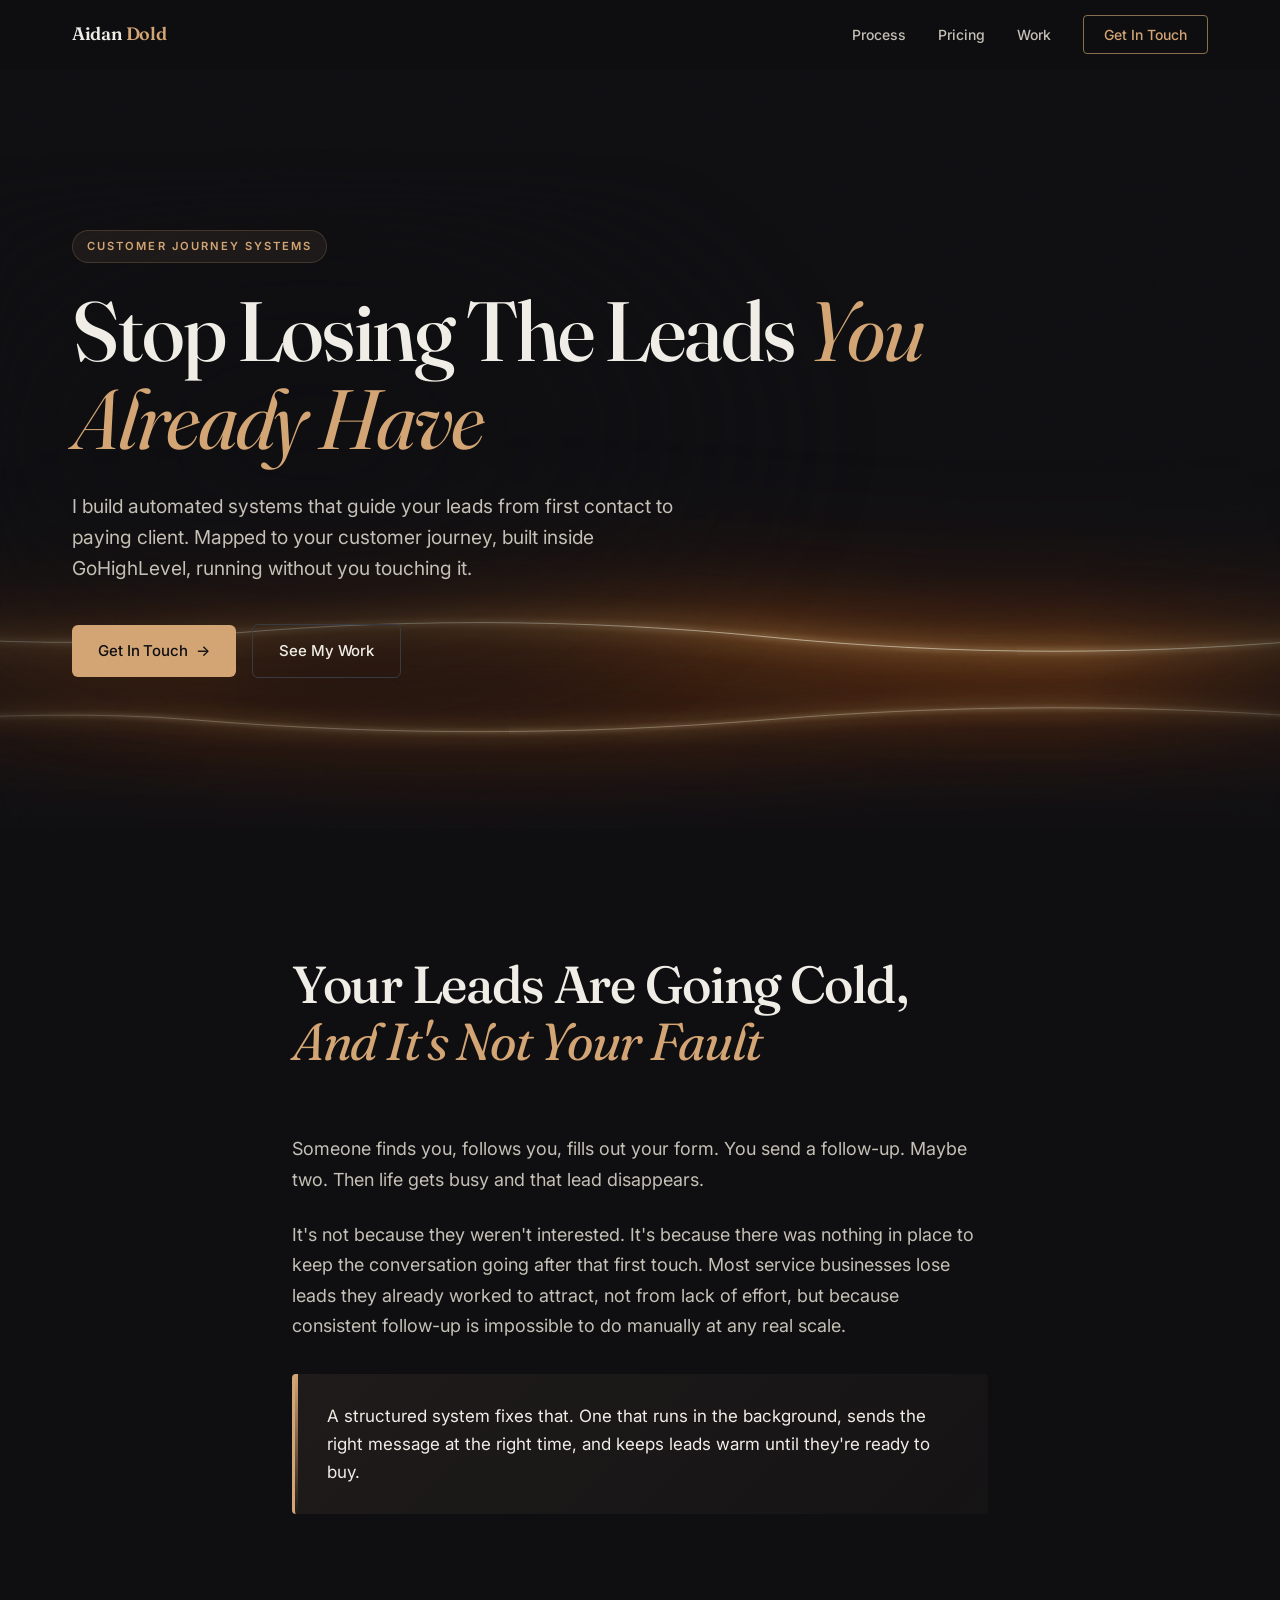
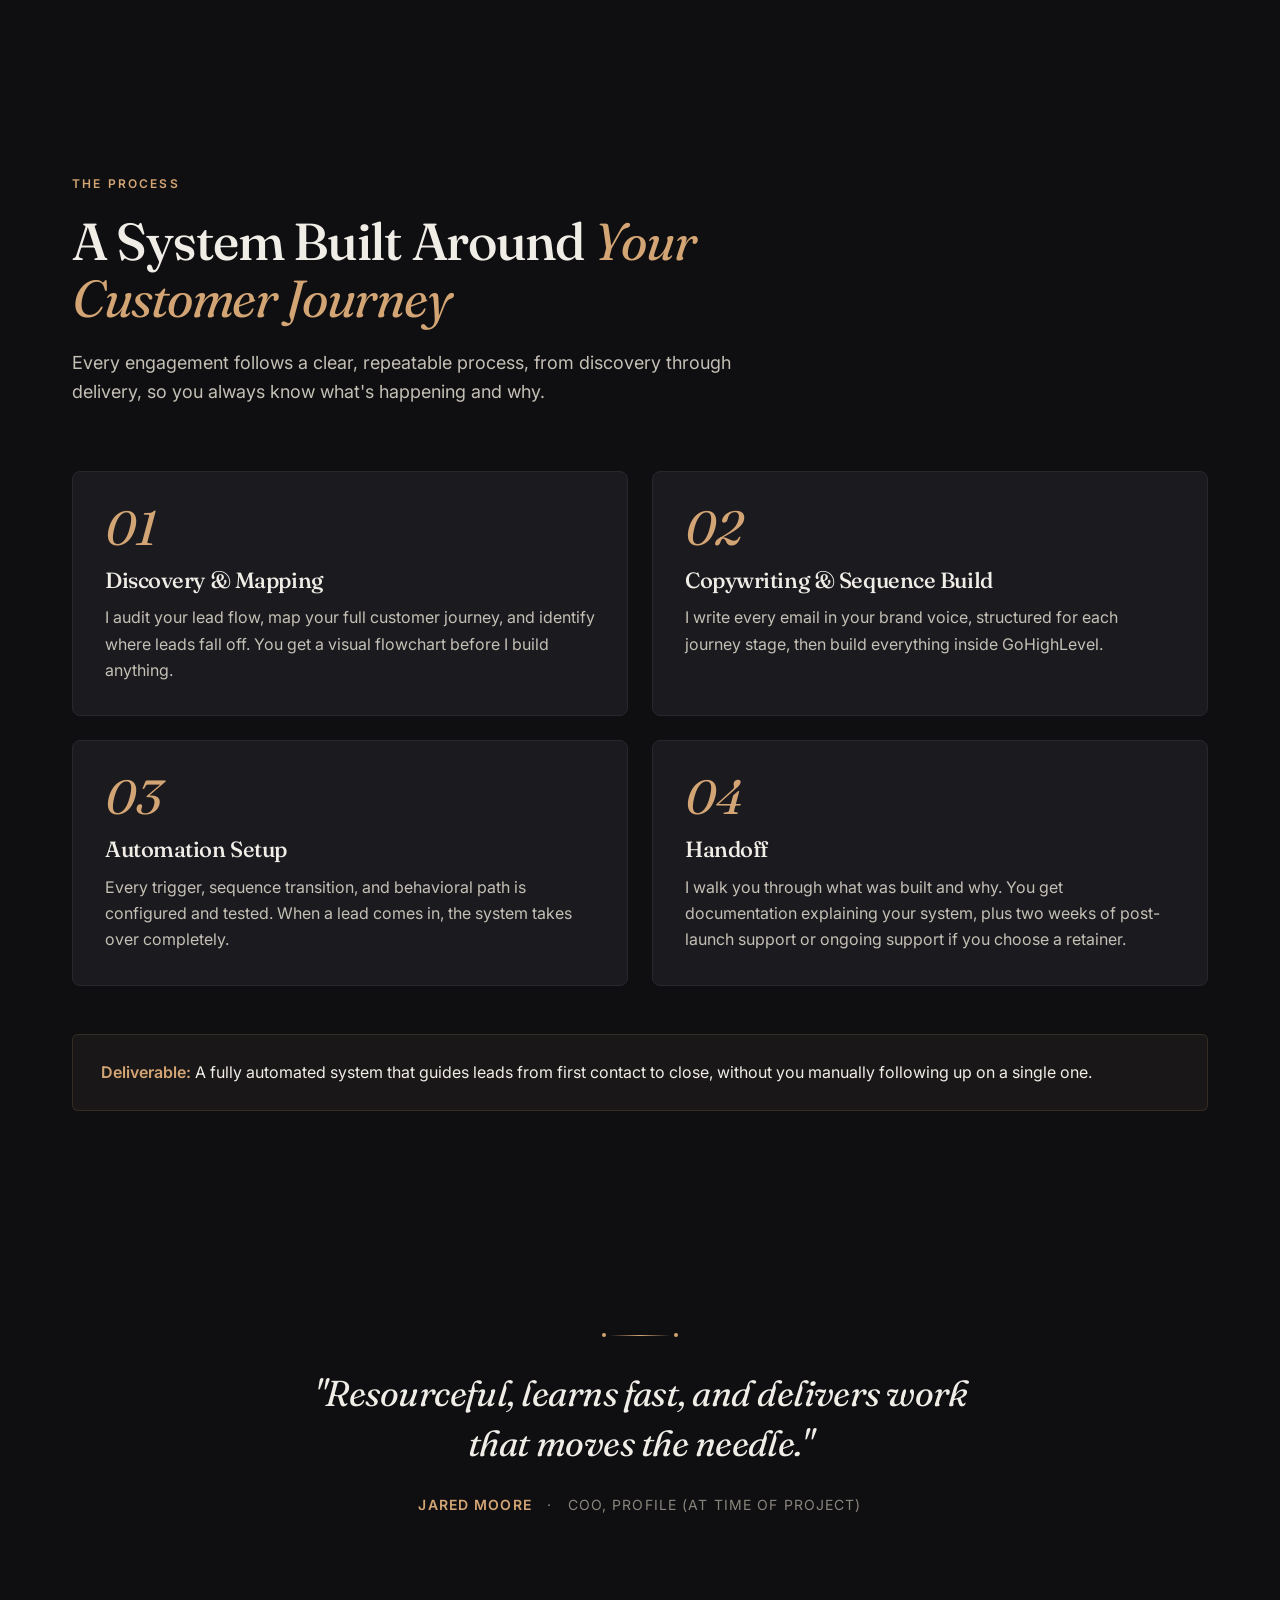
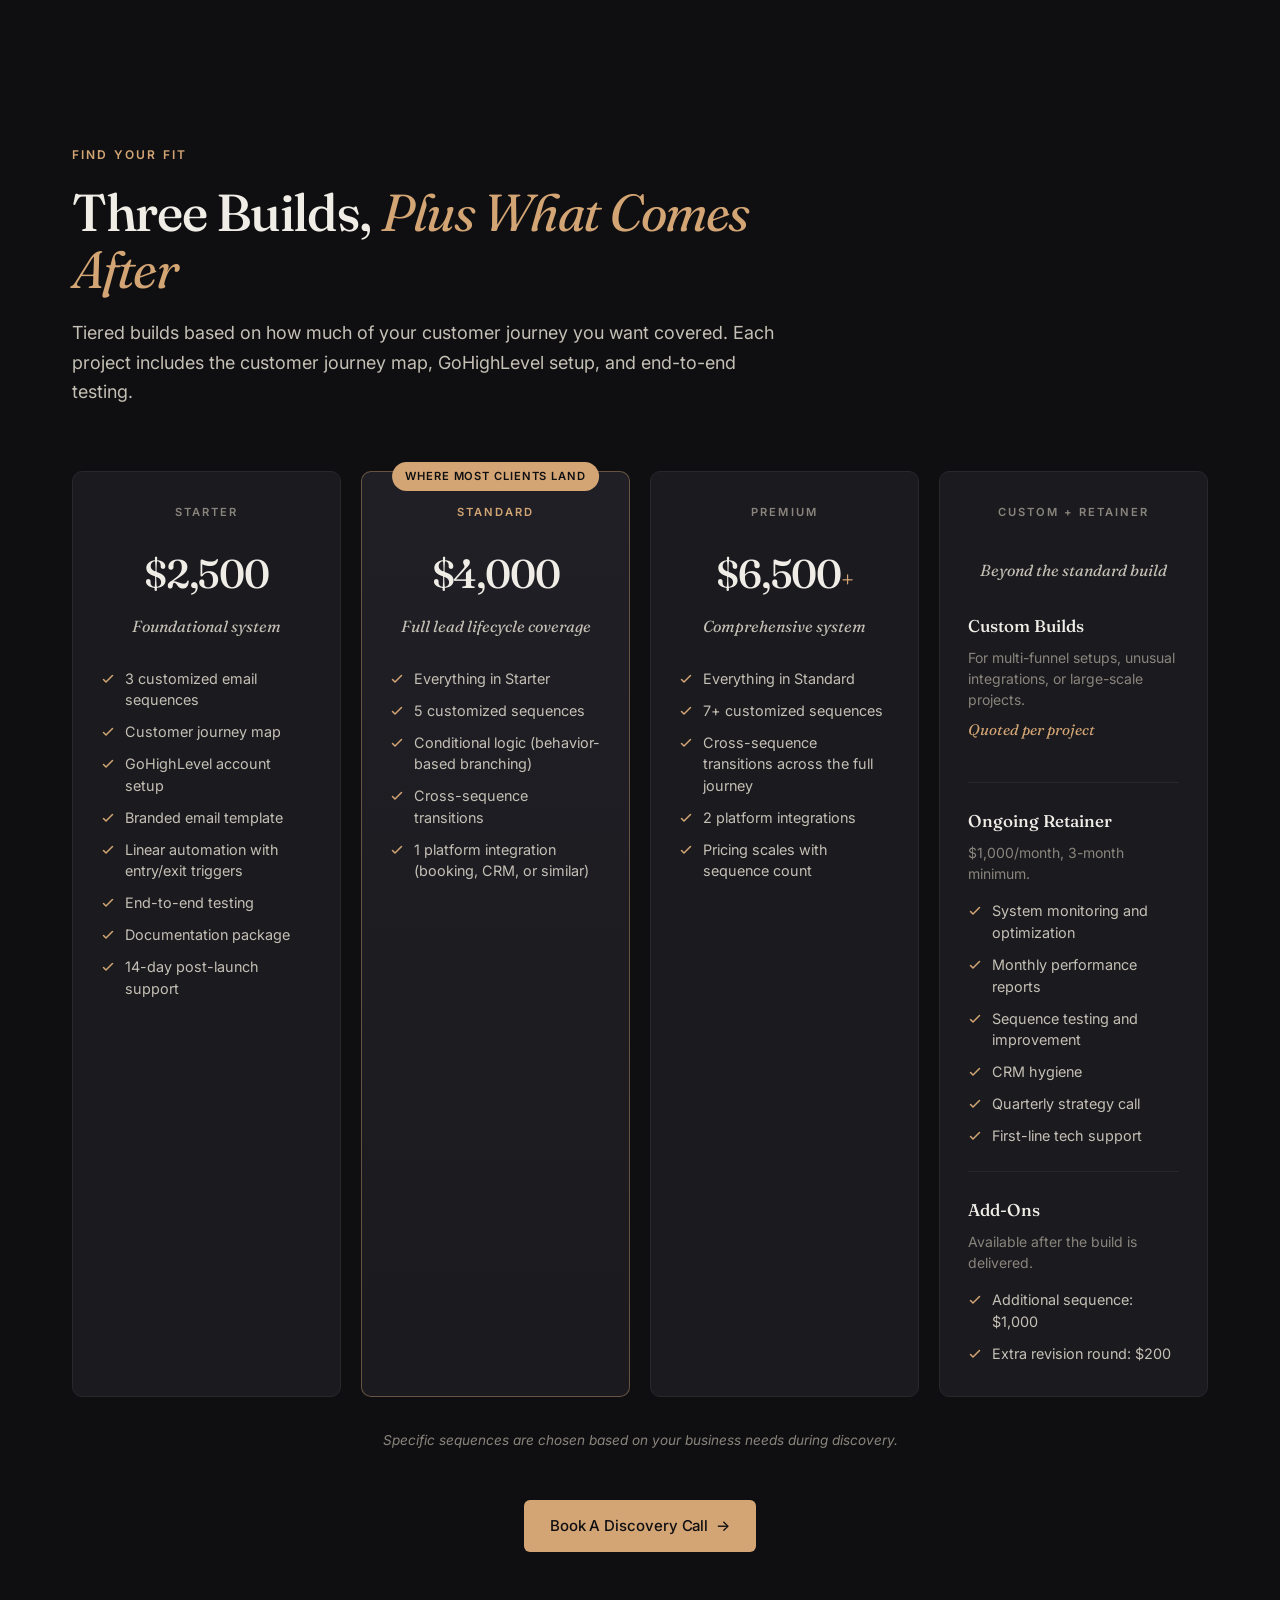
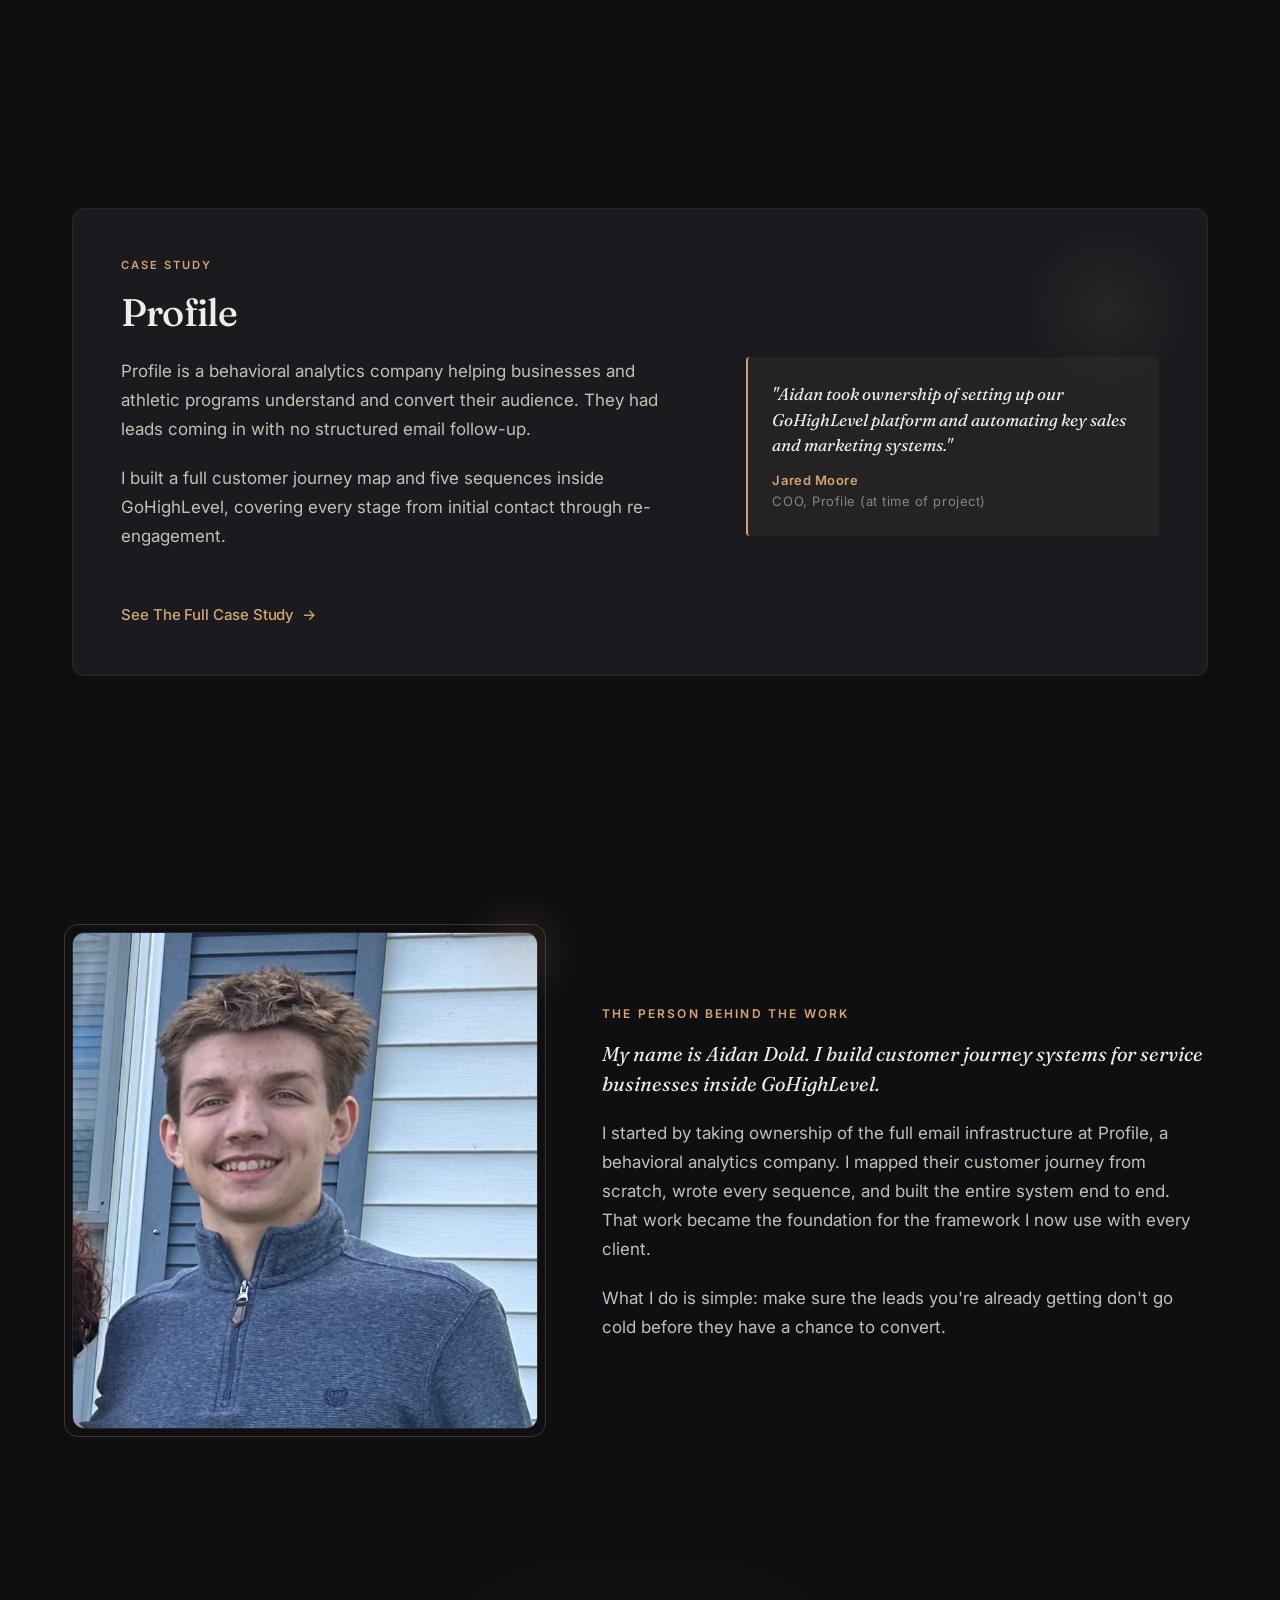
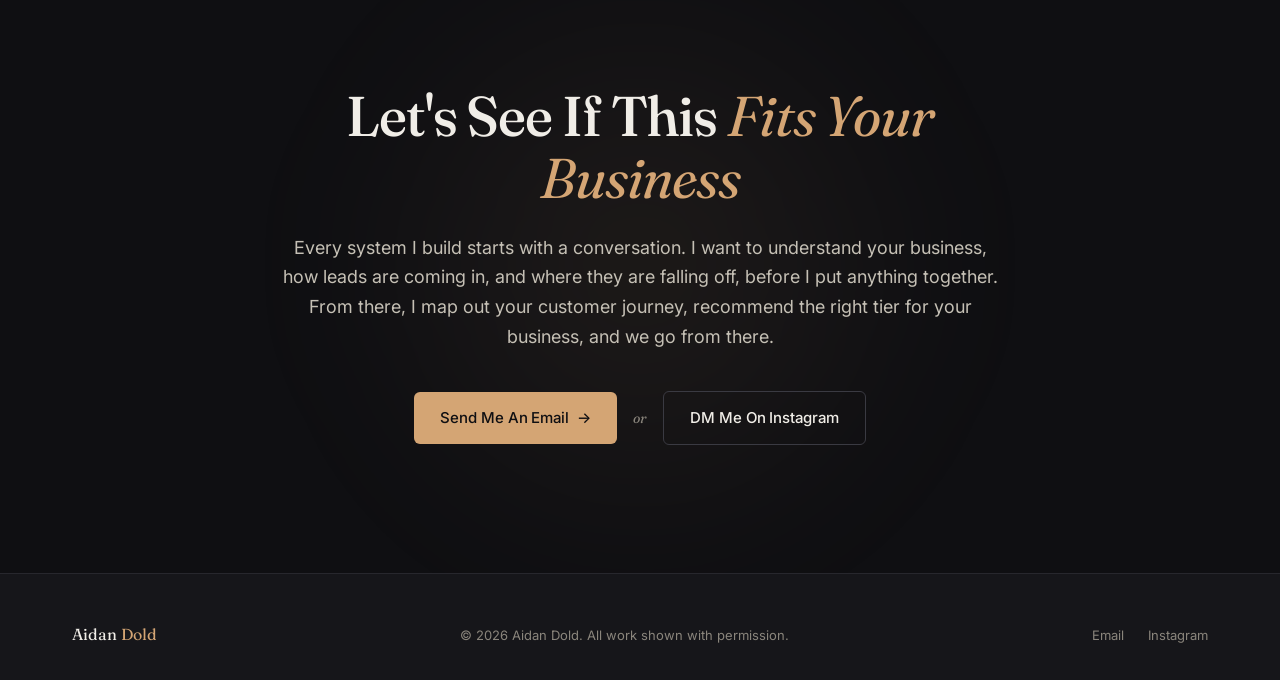
==== commit e19eb1f8: "Update index.html" ====
--- a/index.html
+++ b/index.html
@@ -257,13 +257,10 @@
         <div class="tier">
           <div class="tier-name">Custom + Retainer</div>
           <div class="tier-tagline" style="margin-top: 1rem;">Beyond the standard build</div>
-
           <div class="tier-section-label">Custom Builds</div>
           <p class="tier-section-desc">For multi-funnel setups, unusual integrations, or large-scale projects.</p>
           <div class="tier-section-price">Quoted per project</div>
-
           <div class="tier-divider"></div>
-
           <div class="tier-section-label">Ongoing Retainer</div>
           <p class="tier-section-desc">$1,000/month, 3-month minimum.</p>
           <ul class="tier-features" style="margin-top: 0.5rem;">
@@ -273,6 +270,13 @@
             <li>CRM hygiene</li>
             <li>Quarterly strategy call</li>
             <li>First-line tech support</li>
+          </ul>
+          <div class="tier-divider"></div>
+          <div class="tier-section-label">Add-Ons</div>
+          <p class="tier-section-desc">Available after the build is delivered.</p>
+          <ul class="tier-features" style="margin-top: 0.5rem;">
+            <li>Additional sequence: $1,000</li>
+            <li>Extra revision round: $200</li>
           </ul>
         </div>
       </div>
--- a/styles.css
+++ b/styles.css
@@ -1539,7 +1539,7 @@
 }
 
 .case-testimonial::before {
-  content: '"';
+  content: '';
   position: absolute;
   top: -10px;
   left: 50%;
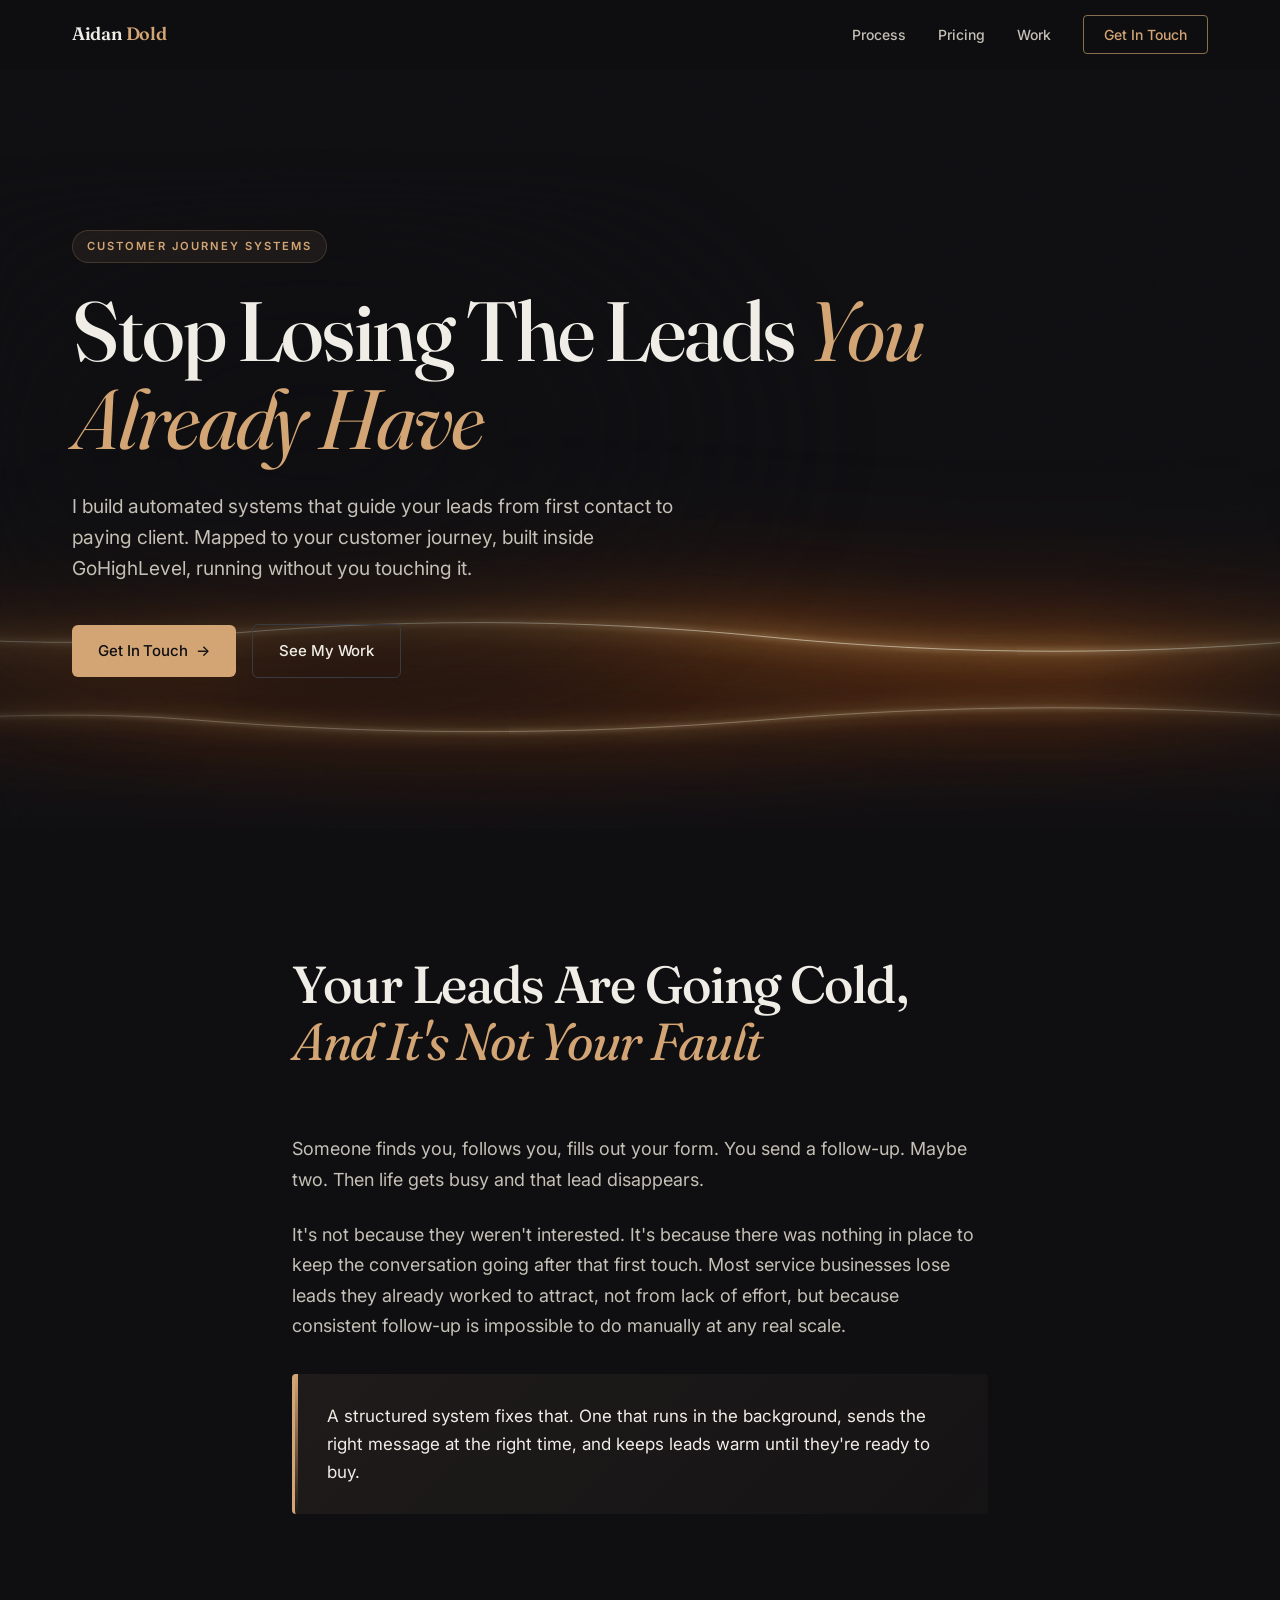
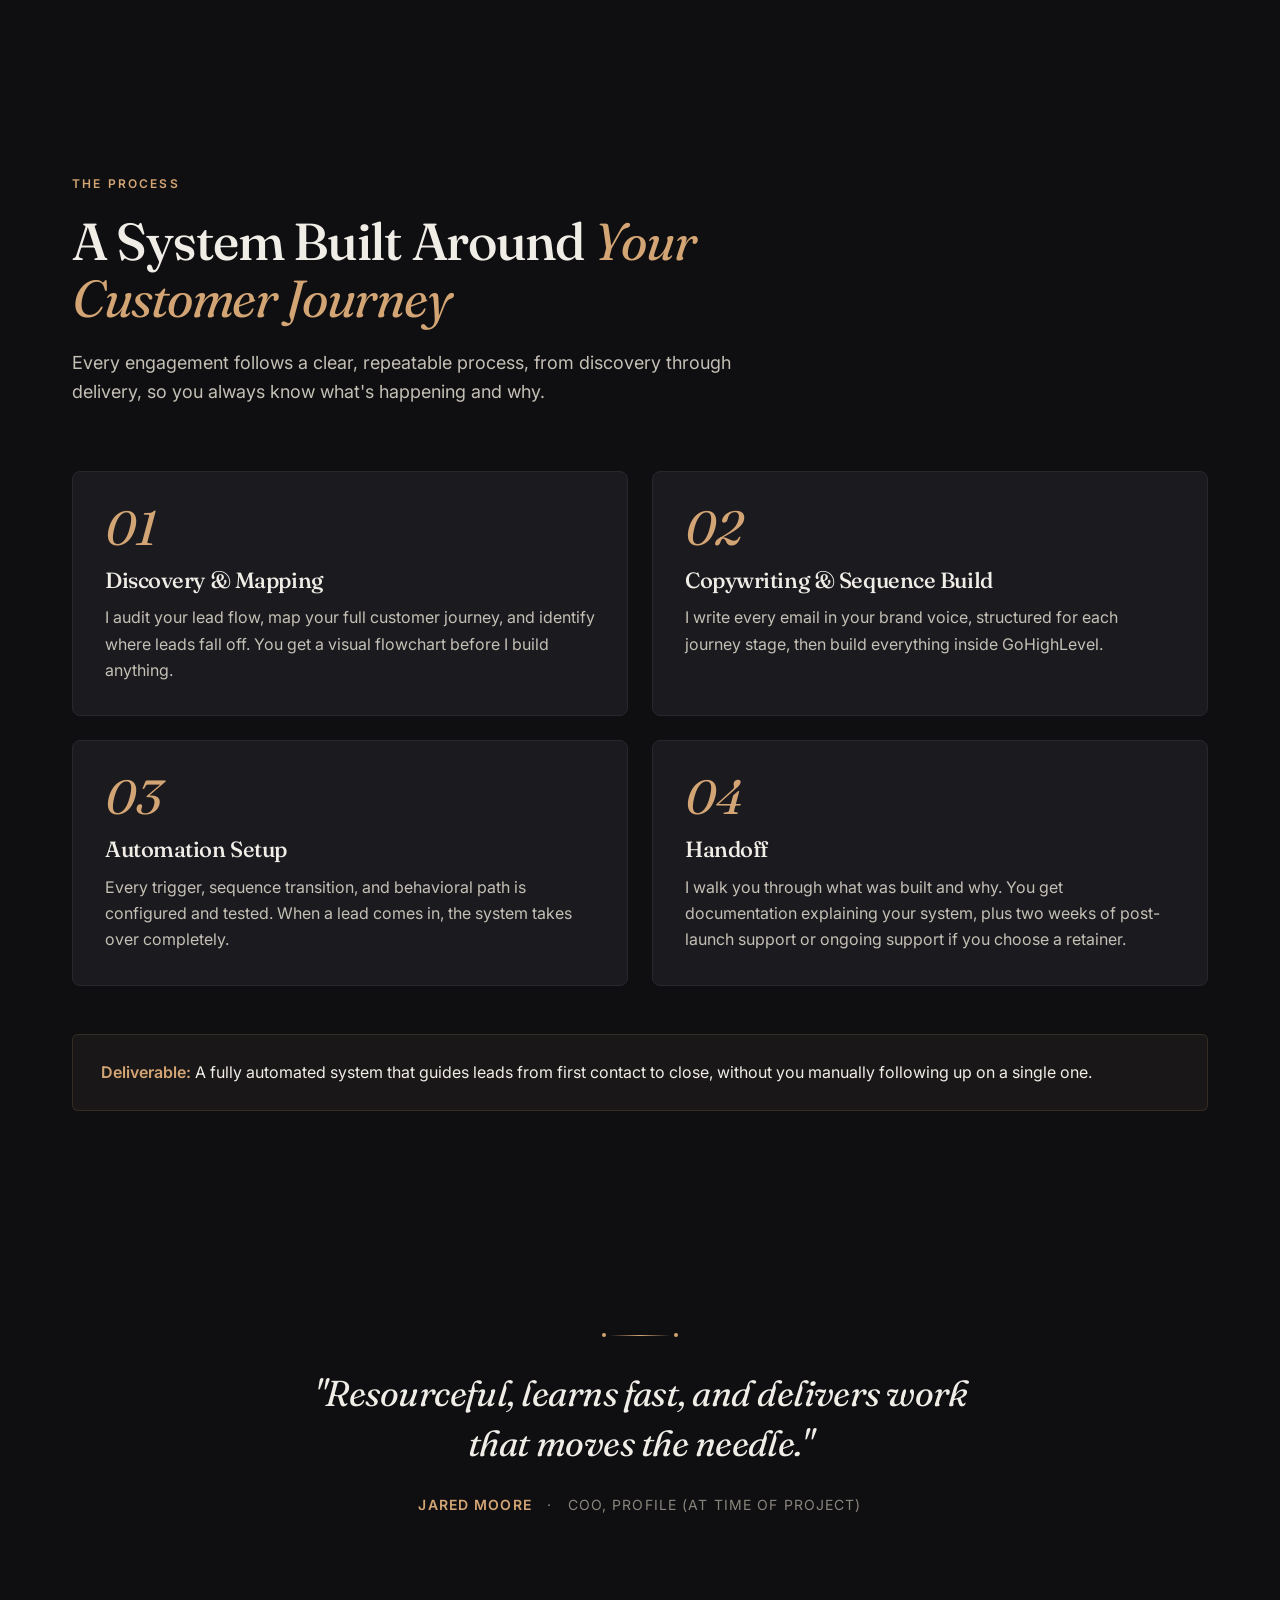
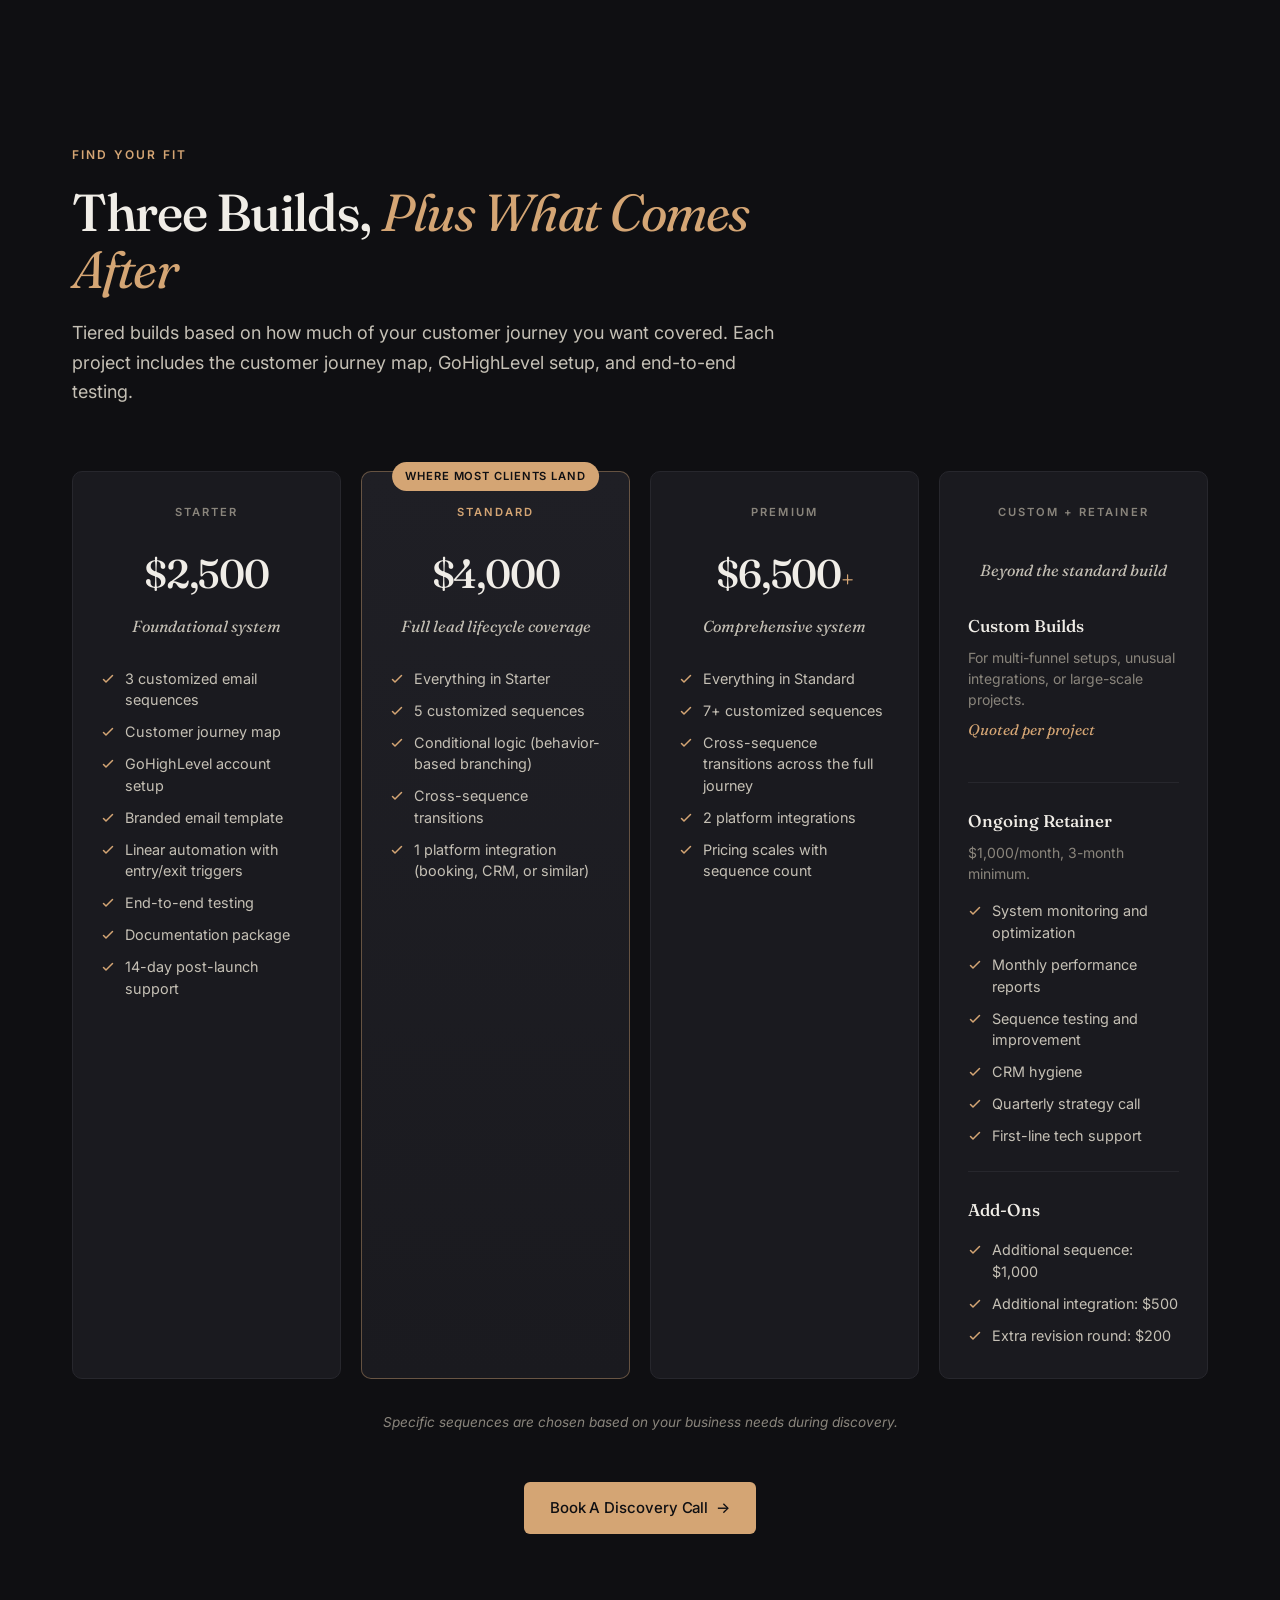
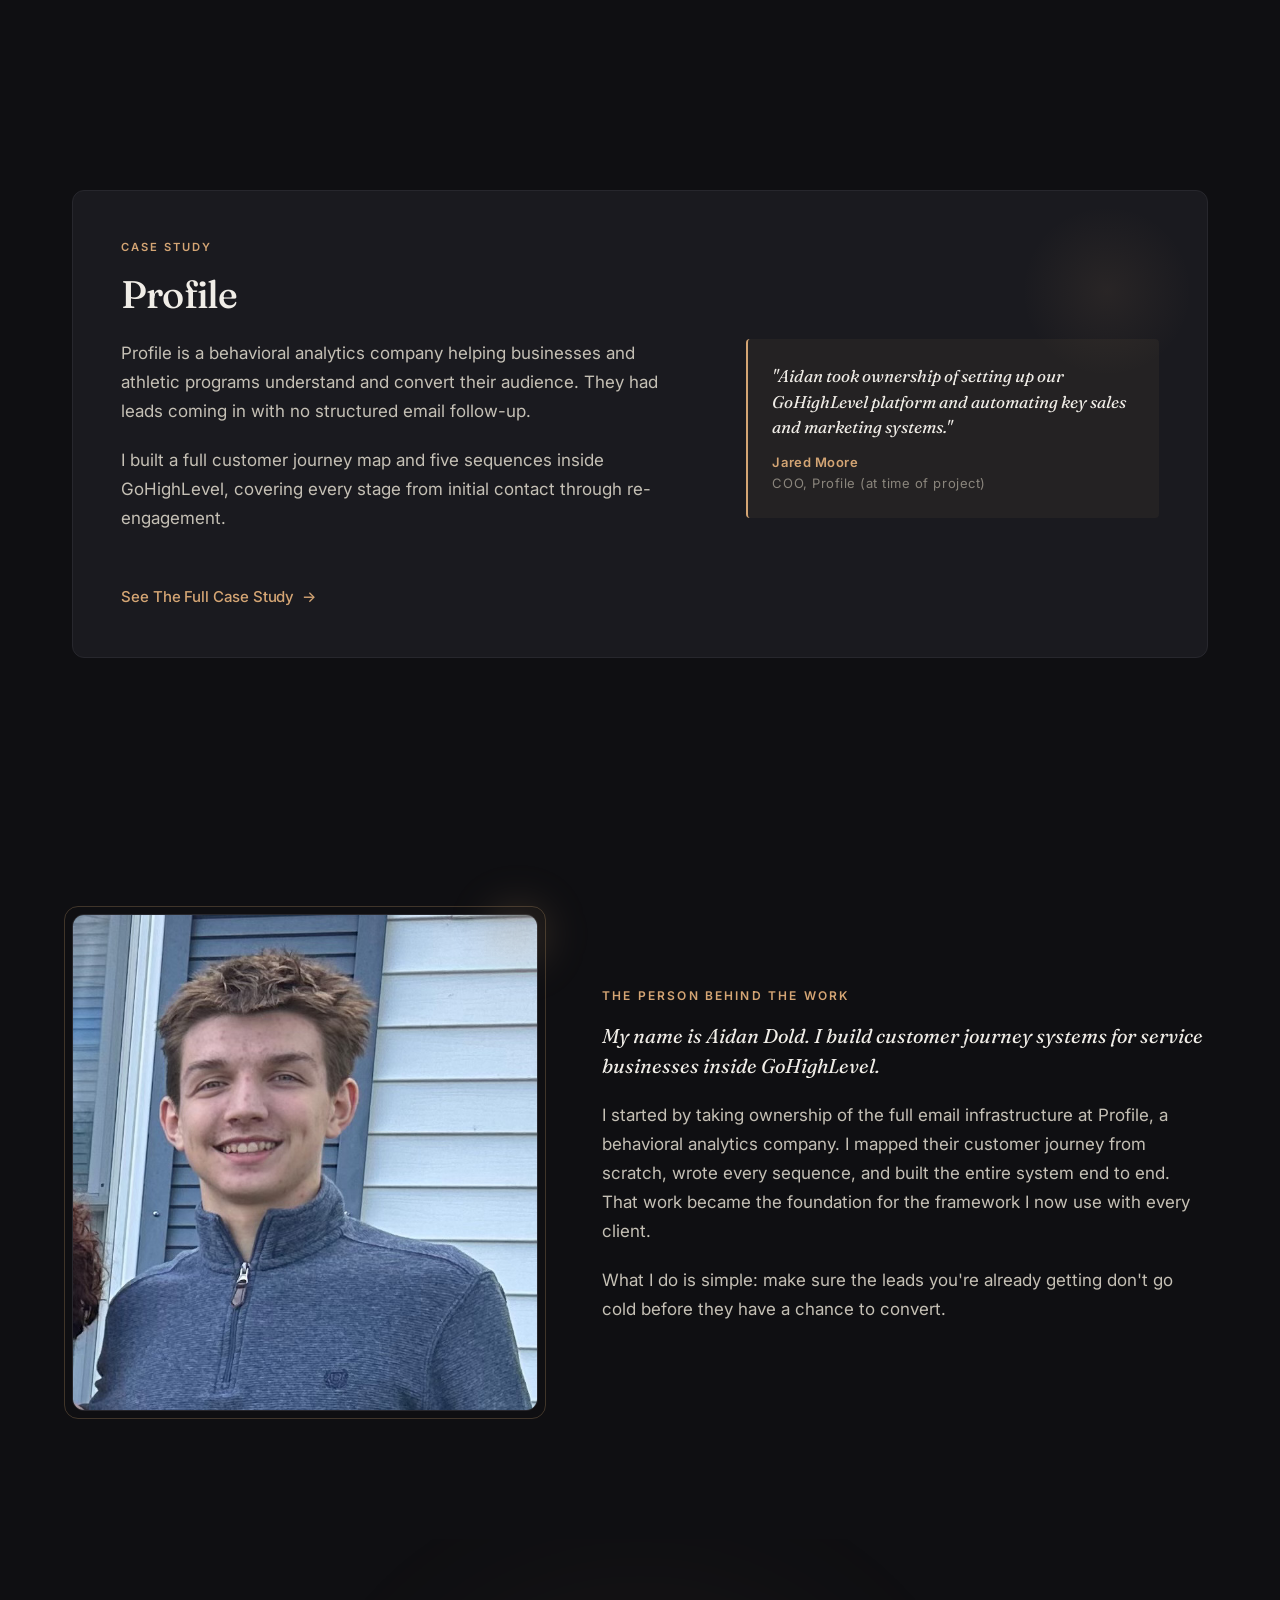
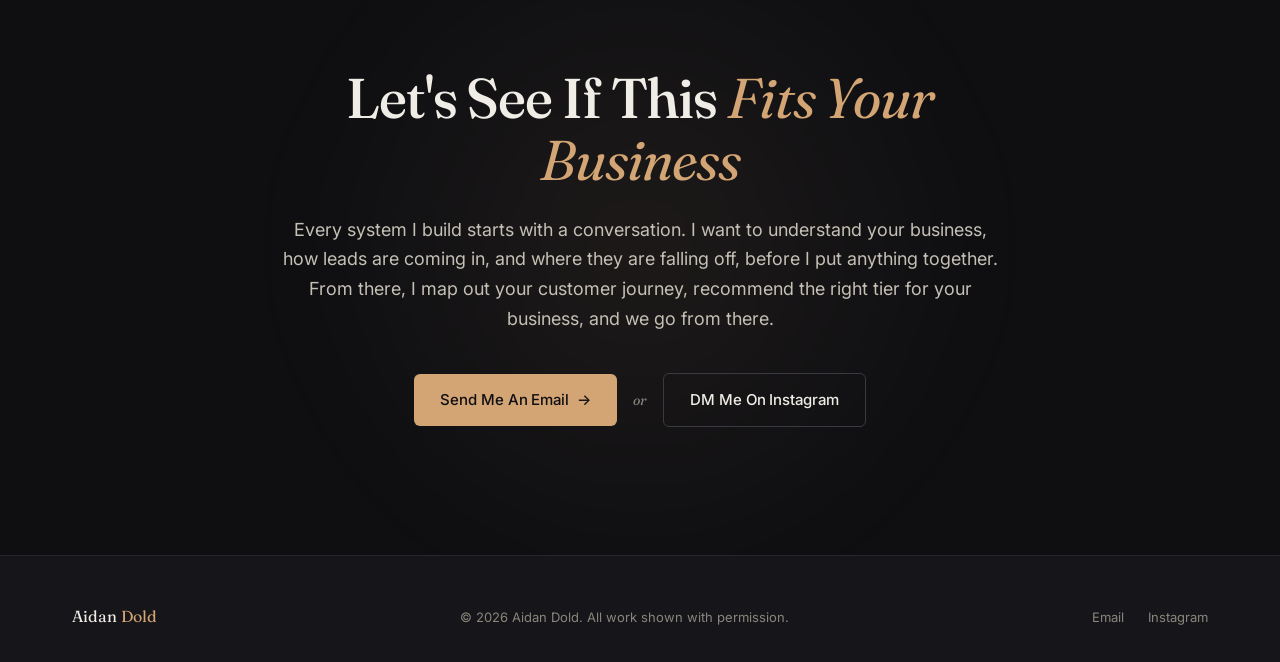
==== commit 26d28be1: "Update index.html" ====
--- a/index.html
+++ b/index.html
@@ -273,9 +273,9 @@
           </ul>
           <div class="tier-divider"></div>
           <div class="tier-section-label">Add-Ons</div>
-          <p class="tier-section-desc">Available after the build is delivered.</p>
           <ul class="tier-features" style="margin-top: 0.5rem;">
             <li>Additional sequence: $1,000</li>
+            <li>Additional integration: $500</li>
             <li>Extra revision round: $200</li>
           </ul>
         </div>
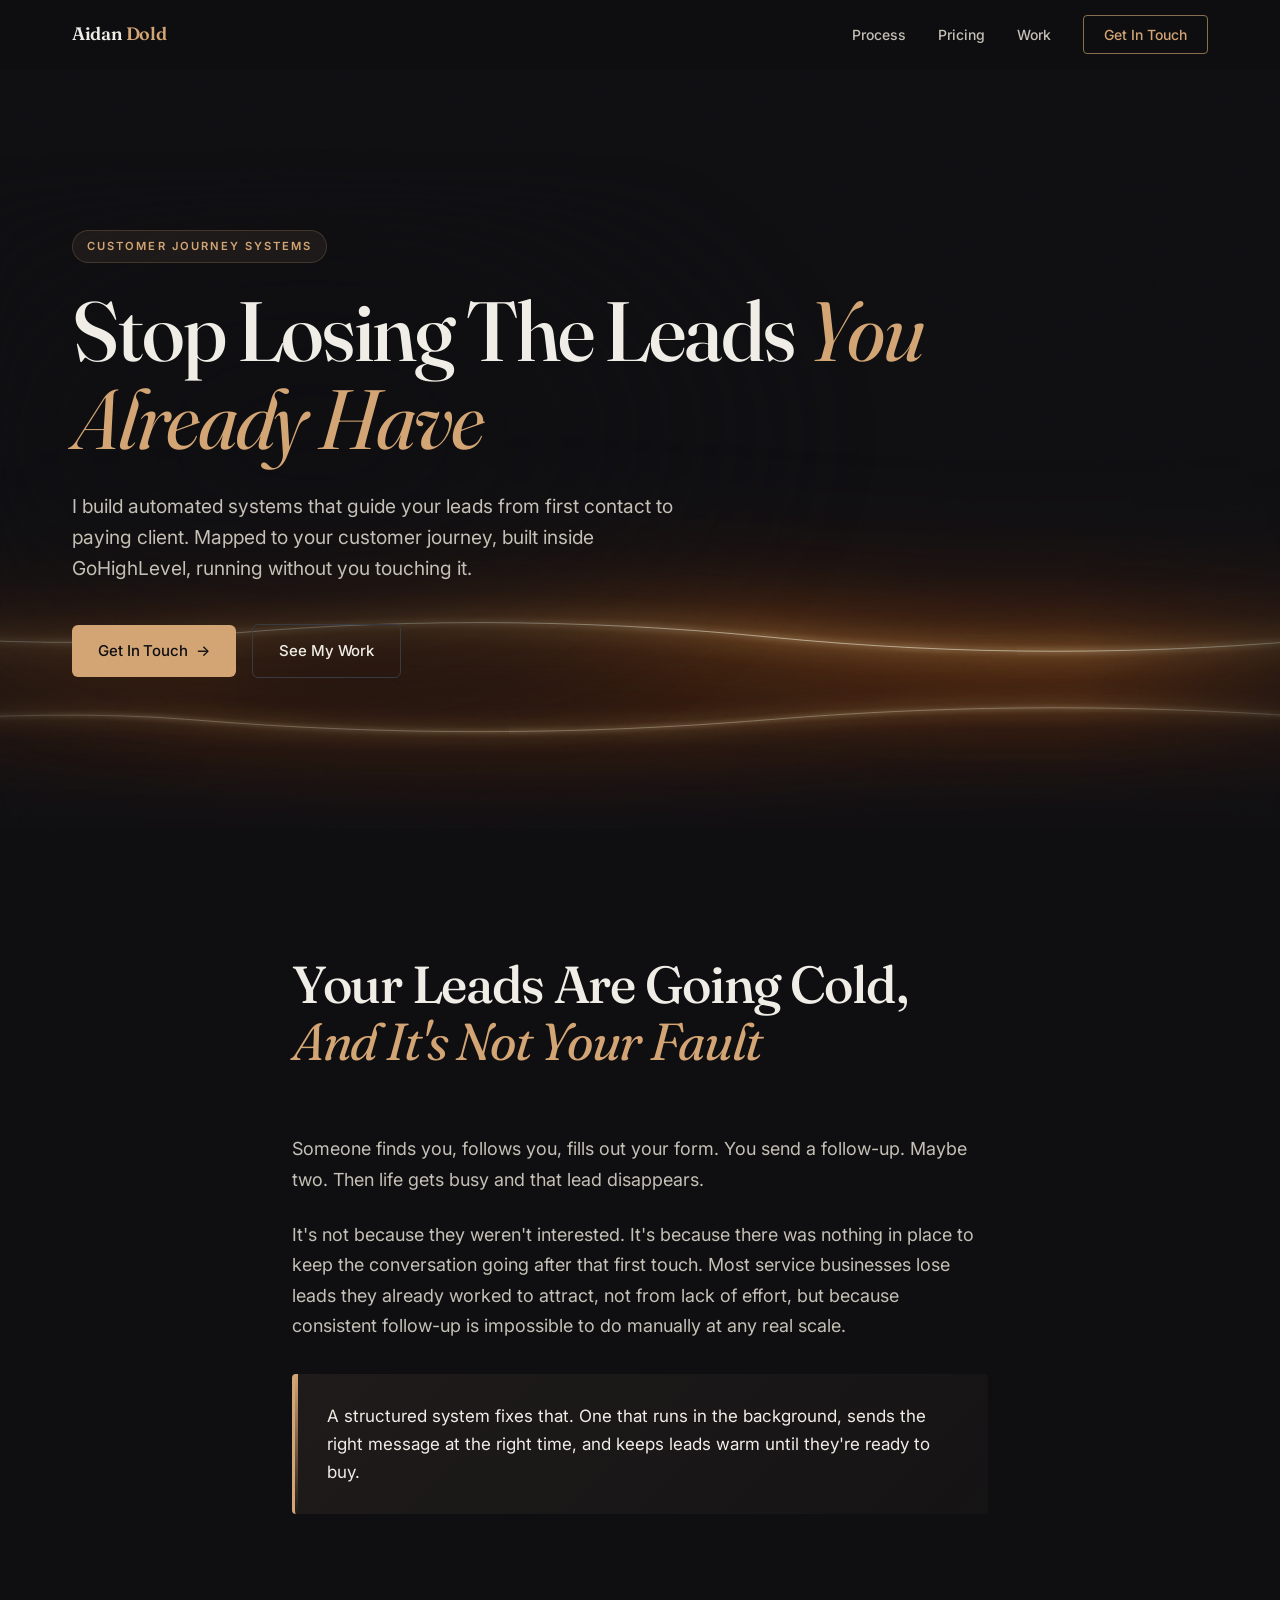
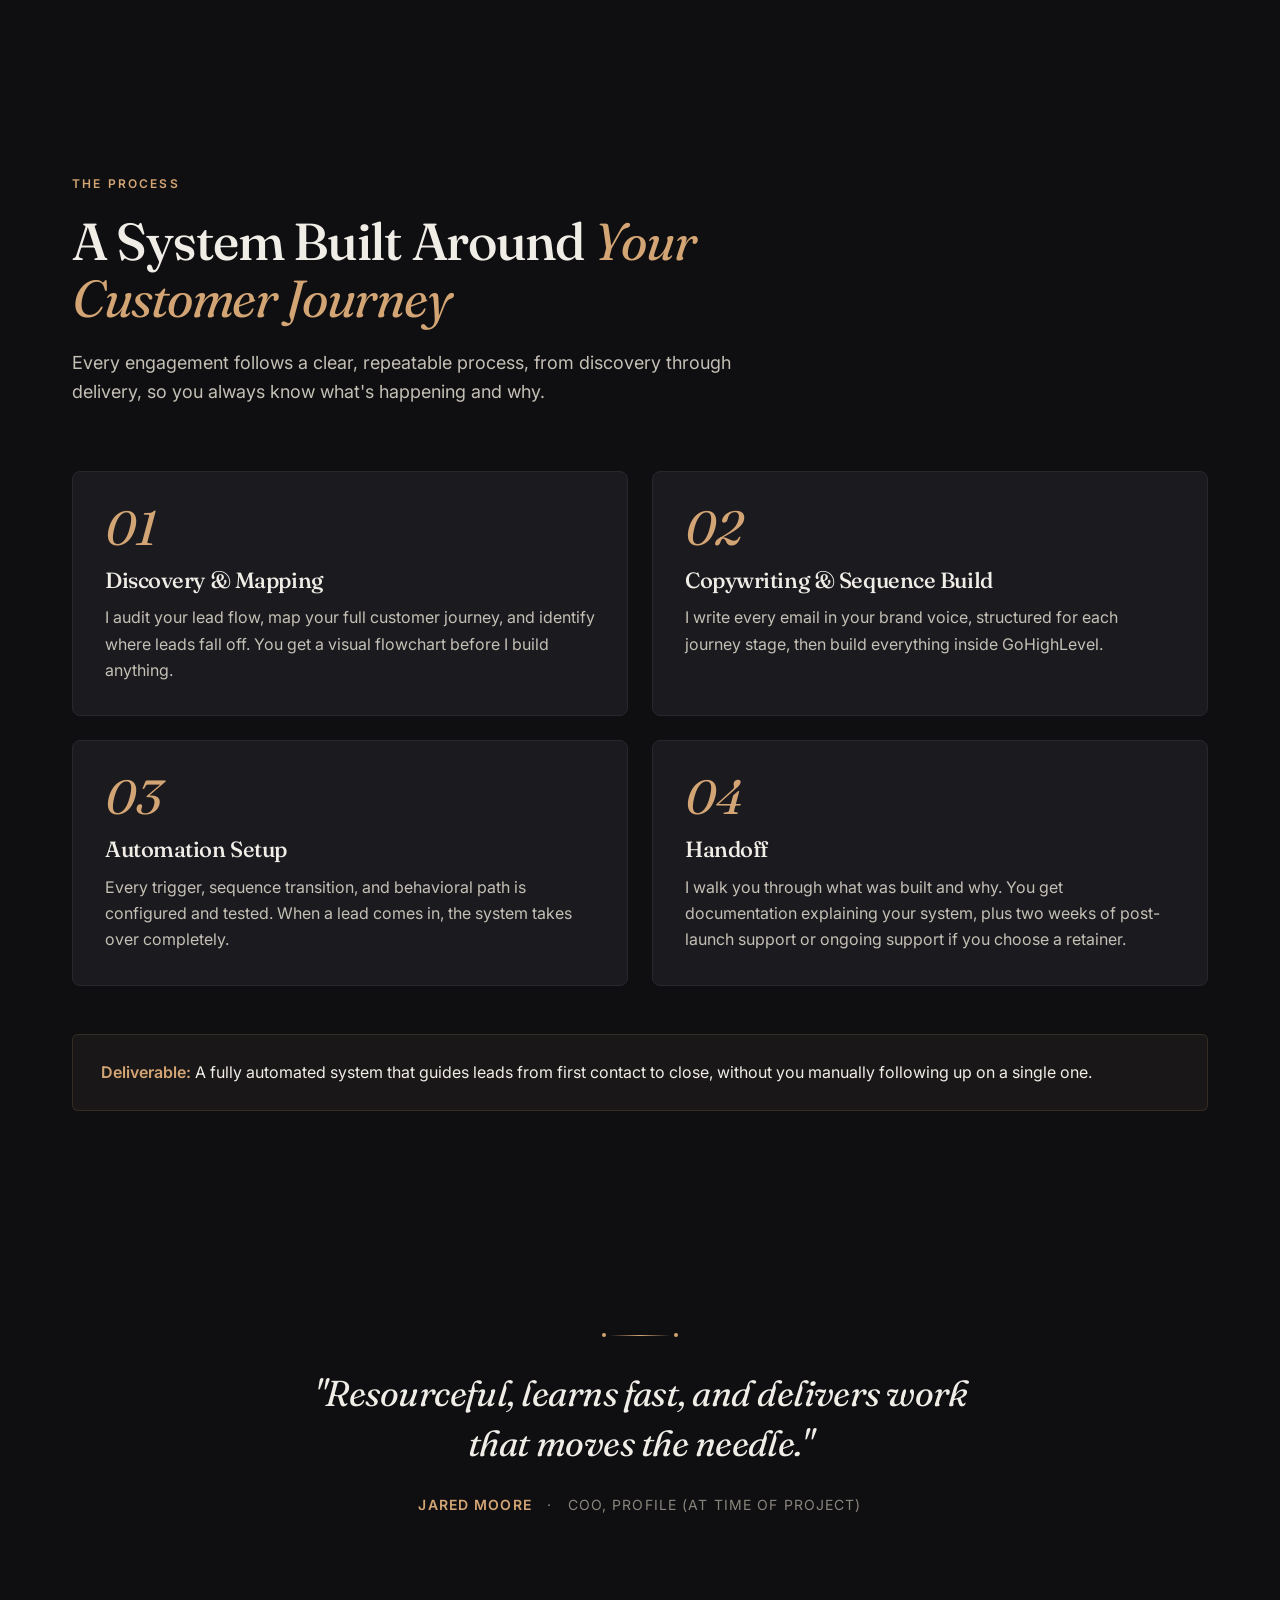
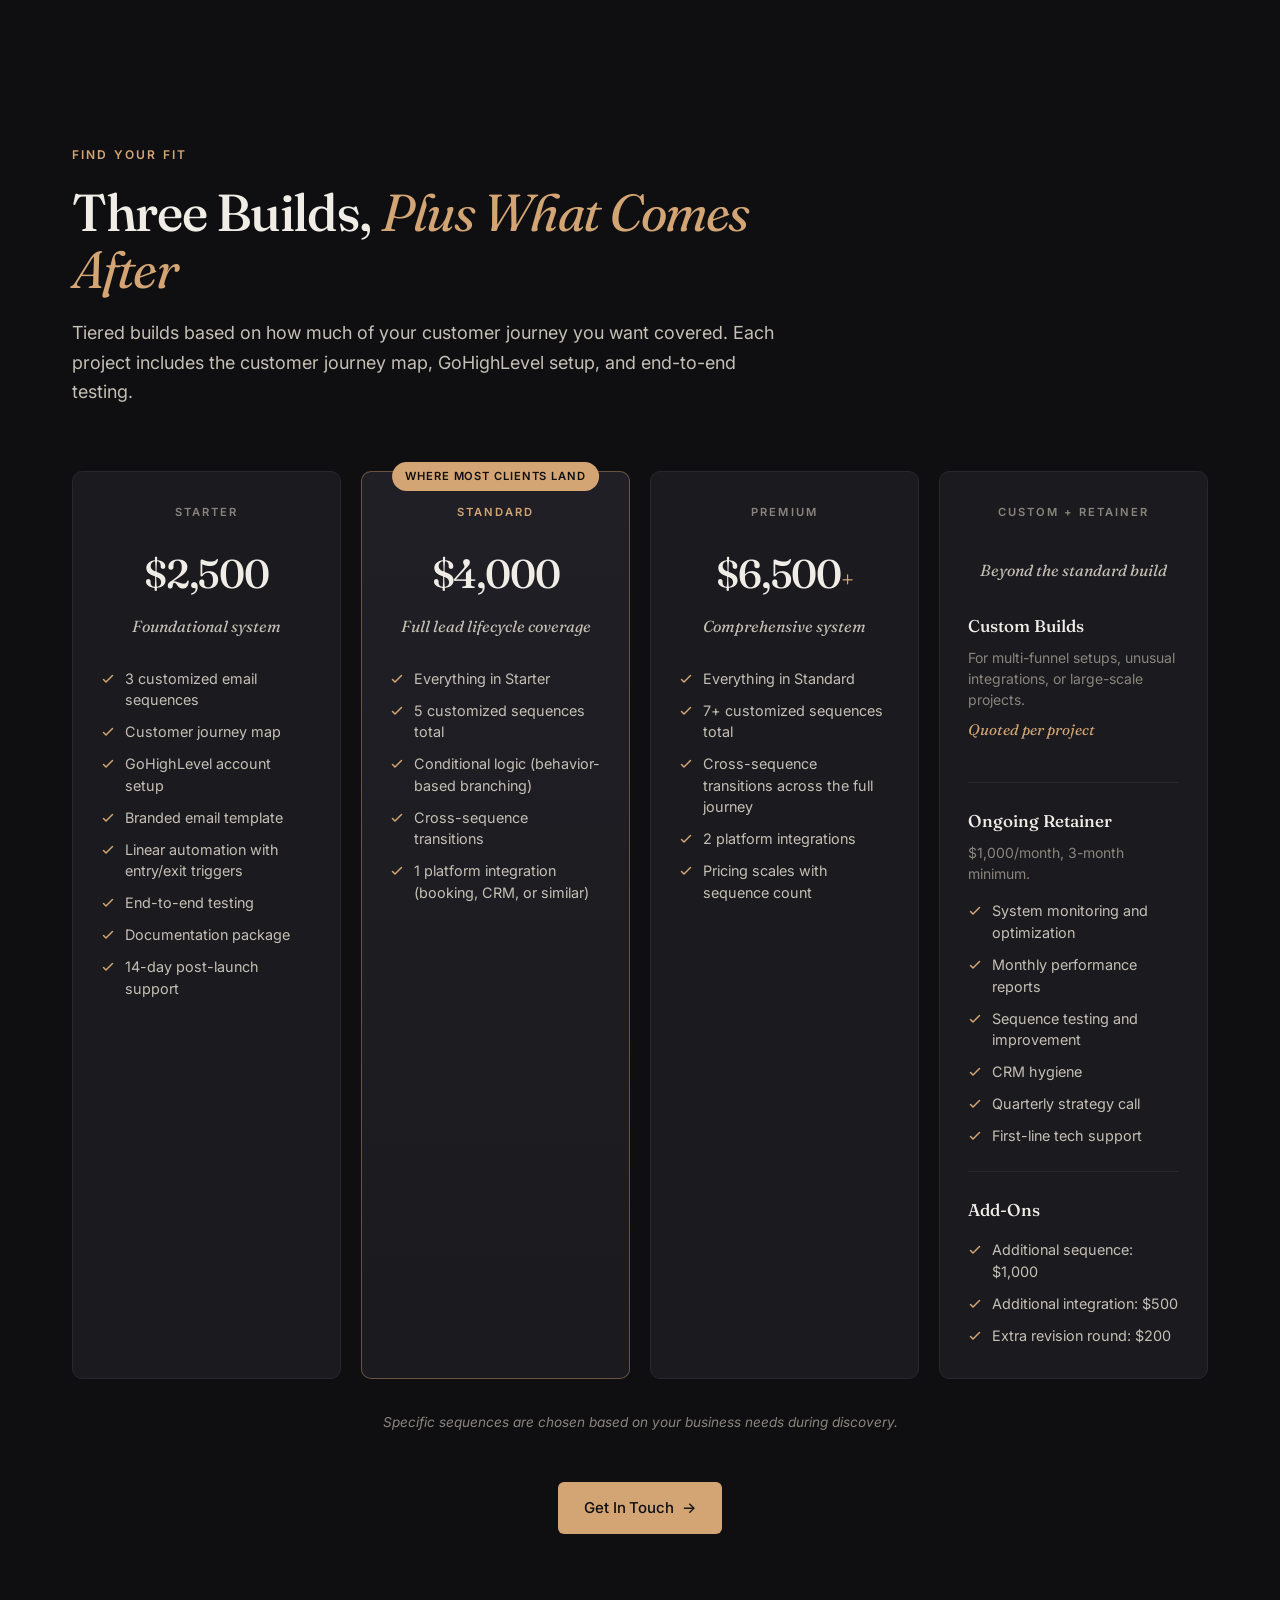
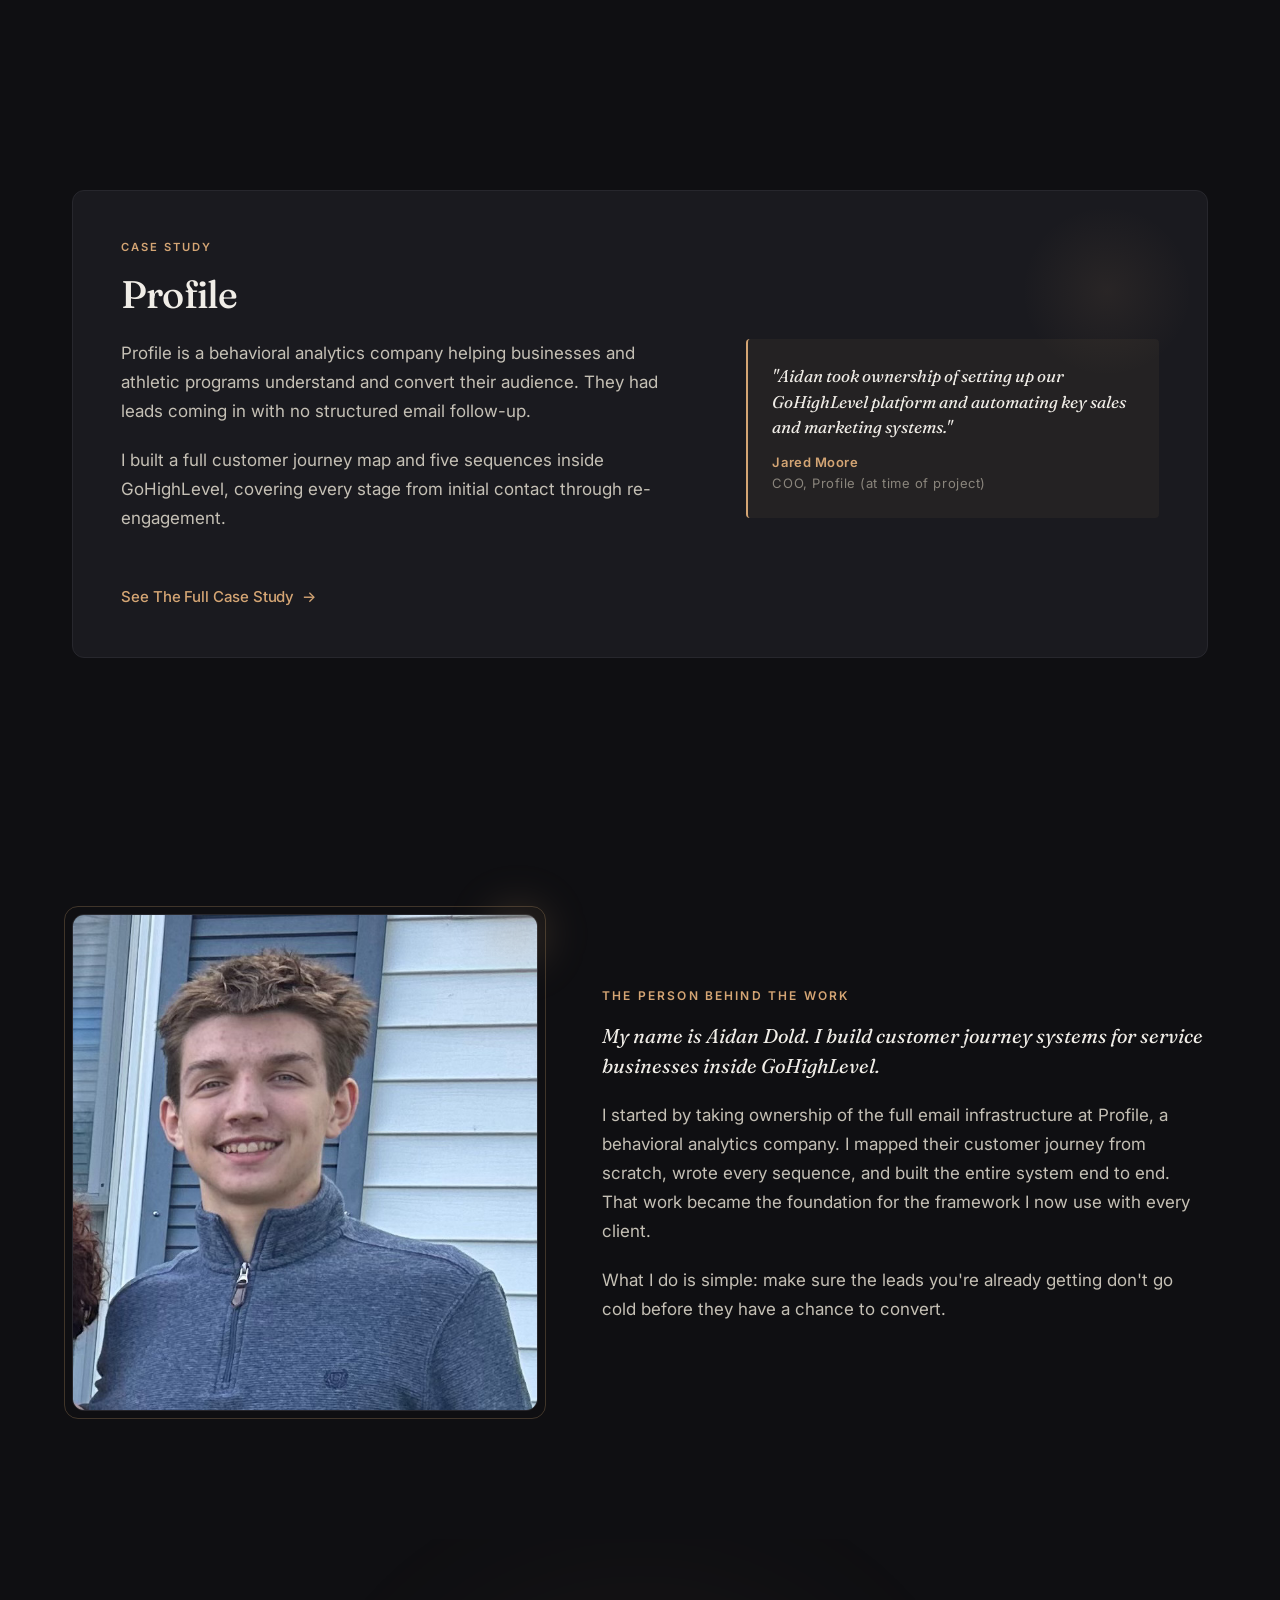
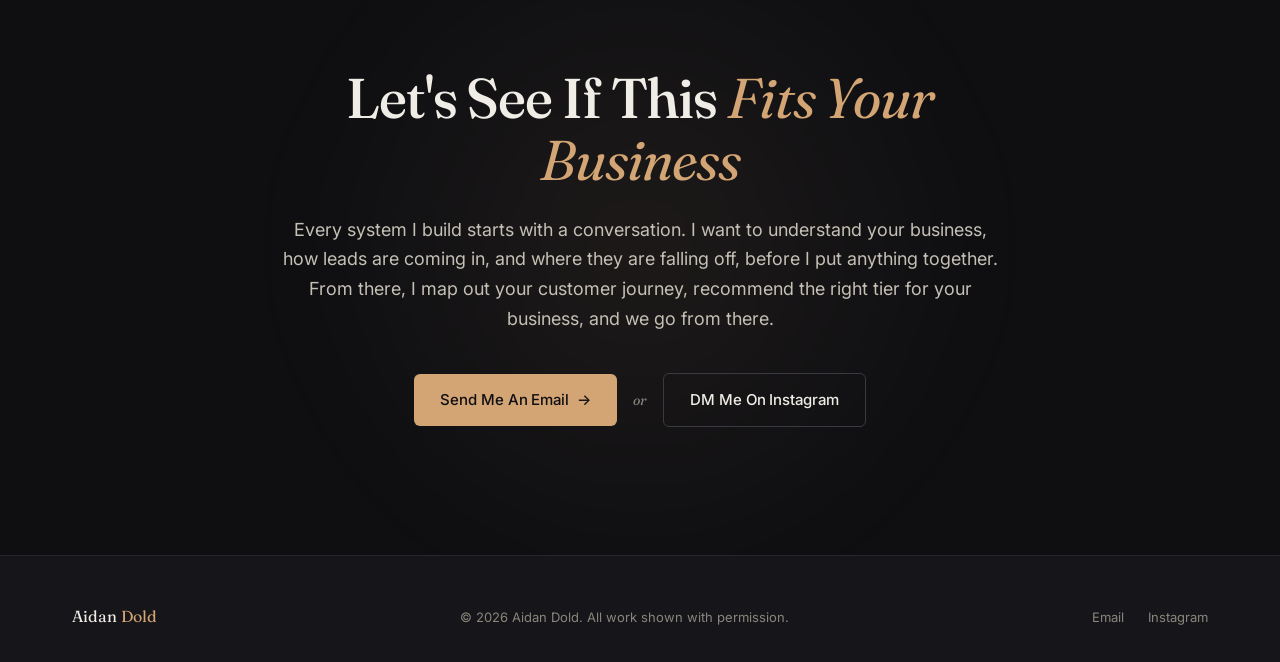
==== commit fbfdcb66: "Update CTA button label and clarify tier sequence counts" ====
--- a/index.html
+++ b/index.html
@@ -232,7 +232,7 @@
           <div class="tier-tagline">Full lead lifecycle coverage</div>
           <ul class="tier-features">
             <li>Everything in Starter</li>
-            <li>5 customized sequences</li>
+            <li>5 customized sequences total</li>
             <li>Conditional logic (behavior-based branching)</li>
             <li>Cross-sequence transitions</li>
             <li>1 platform integration (booking, CRM, or similar)</li>
@@ -246,7 +246,7 @@
           <div class="tier-tagline">Comprehensive system</div>
           <ul class="tier-features">
             <li>Everything in Standard</li>
-            <li>7+ customized sequences</li>
+            <li>7+ customized sequences total</li>
             <li>Cross-sequence transitions across the full journey</li>
             <li>2 platform integrations</li>
             <li>Pricing scales with sequence count</li>
@@ -284,7 +284,7 @@
       <p class="tier-footnote reveal">Specific sequences are chosen based on your business needs during discovery.</p>
 
       <div class="pricing-cta reveal">
-        <a href="#contact" class="btn btn-primary"><span>Book A Discovery Call</span> <span class="btn-arrow">→</span></a>
+        <a href="#contact" class="btn btn-primary"><span>Get In Touch</span> <span class="btn-arrow">→</span></a>
       </div>
     </div>
   </section>
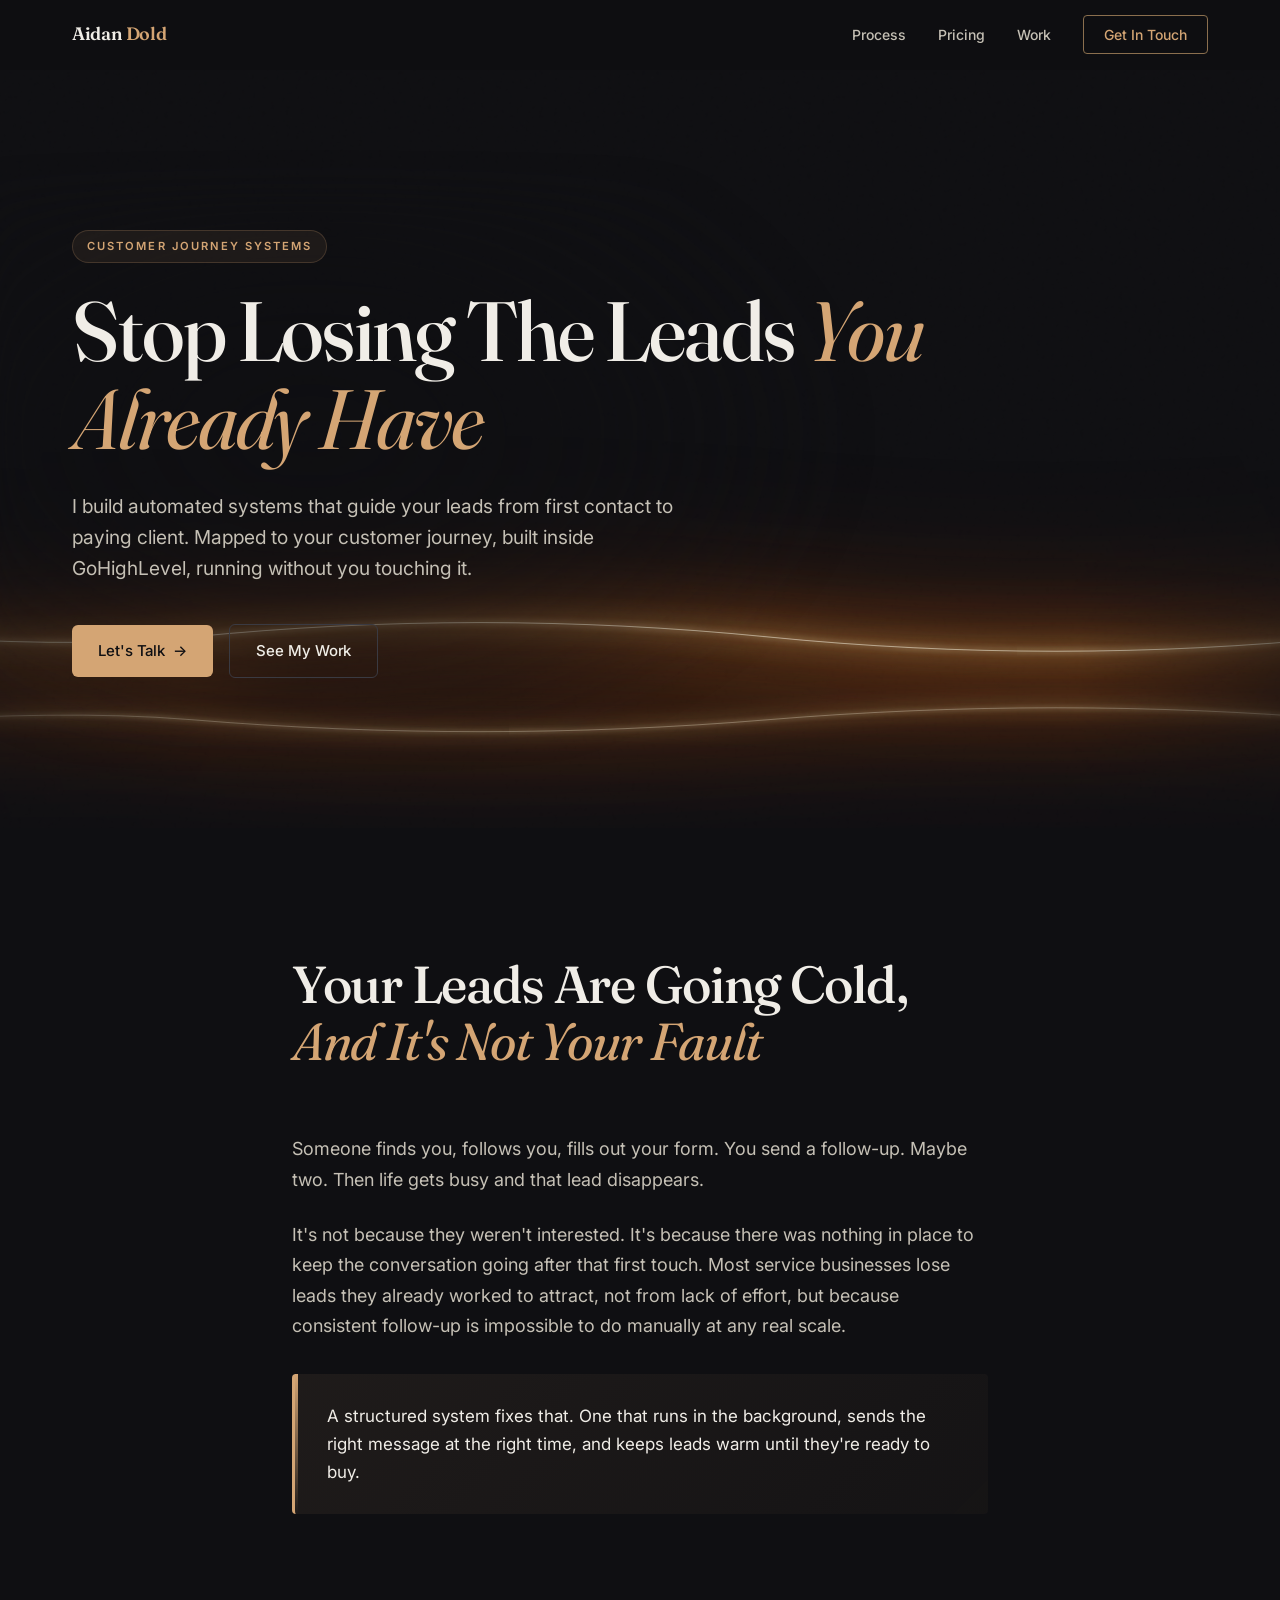
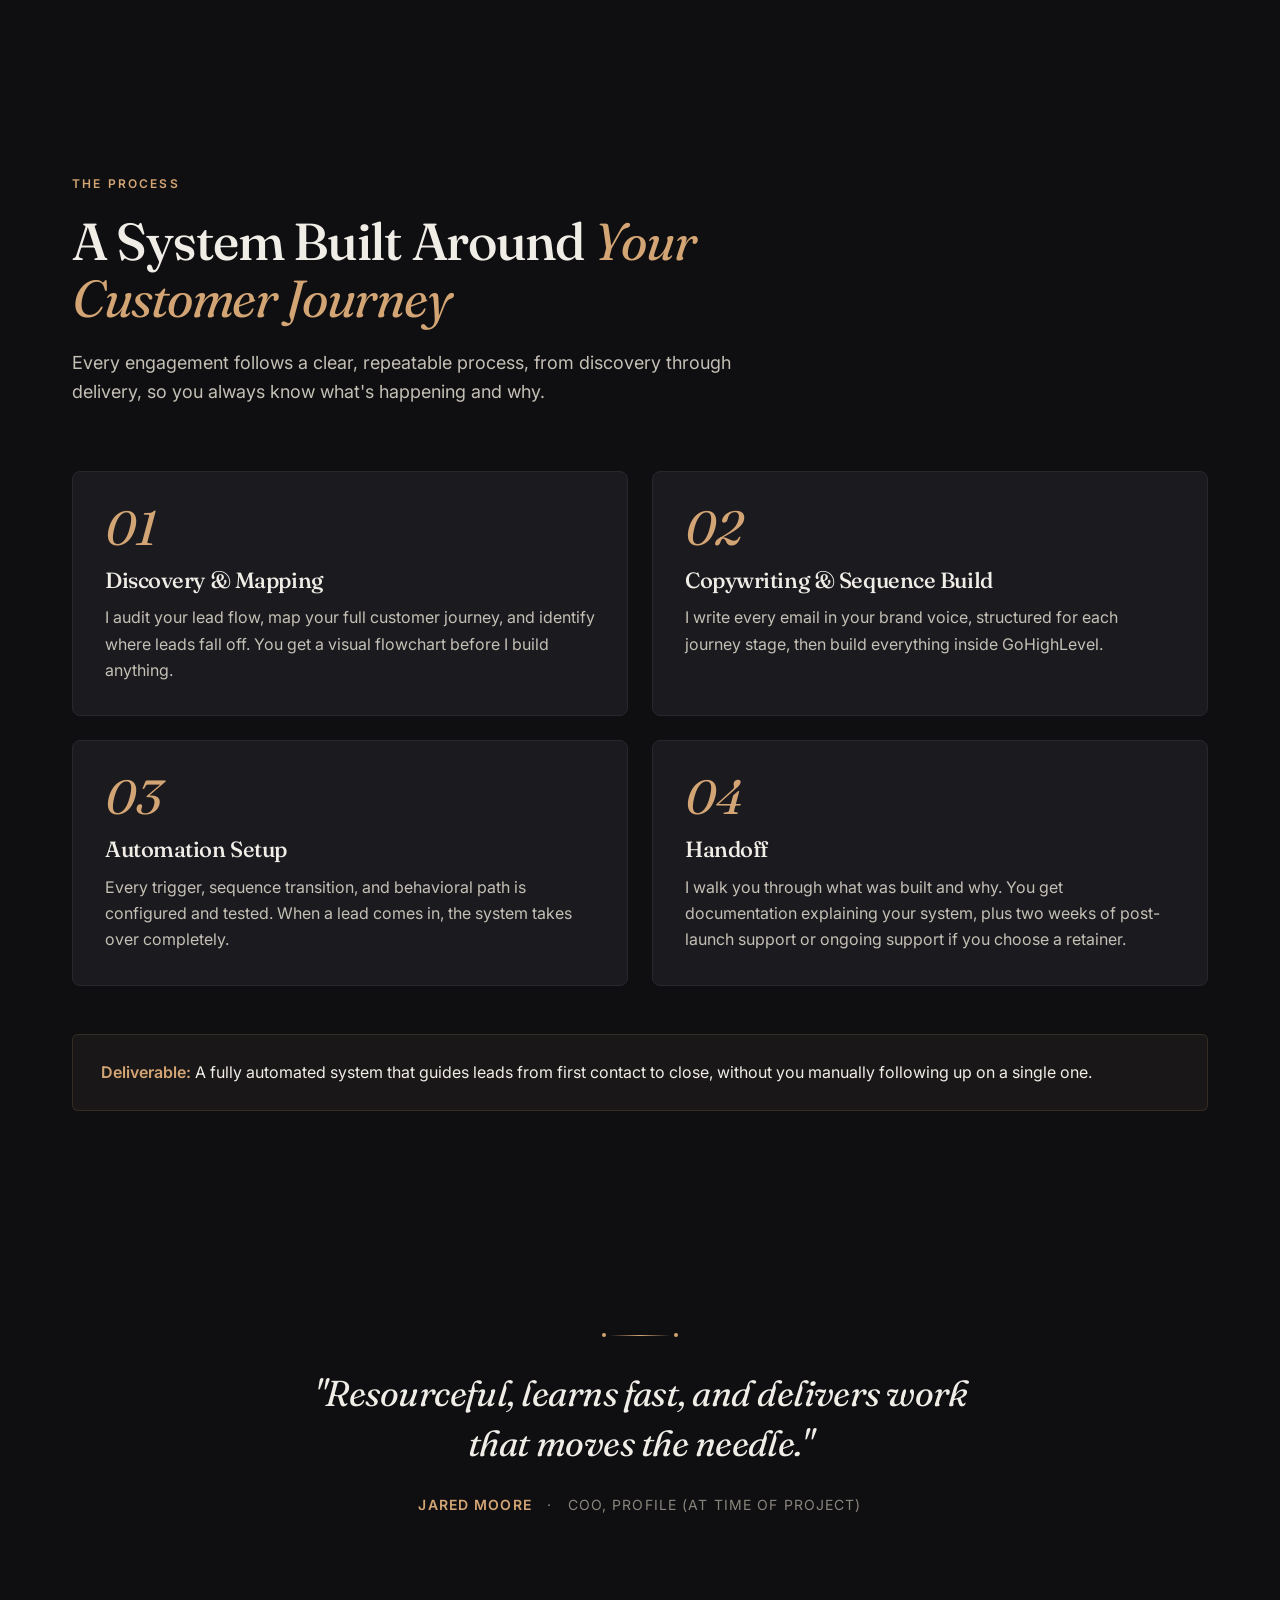
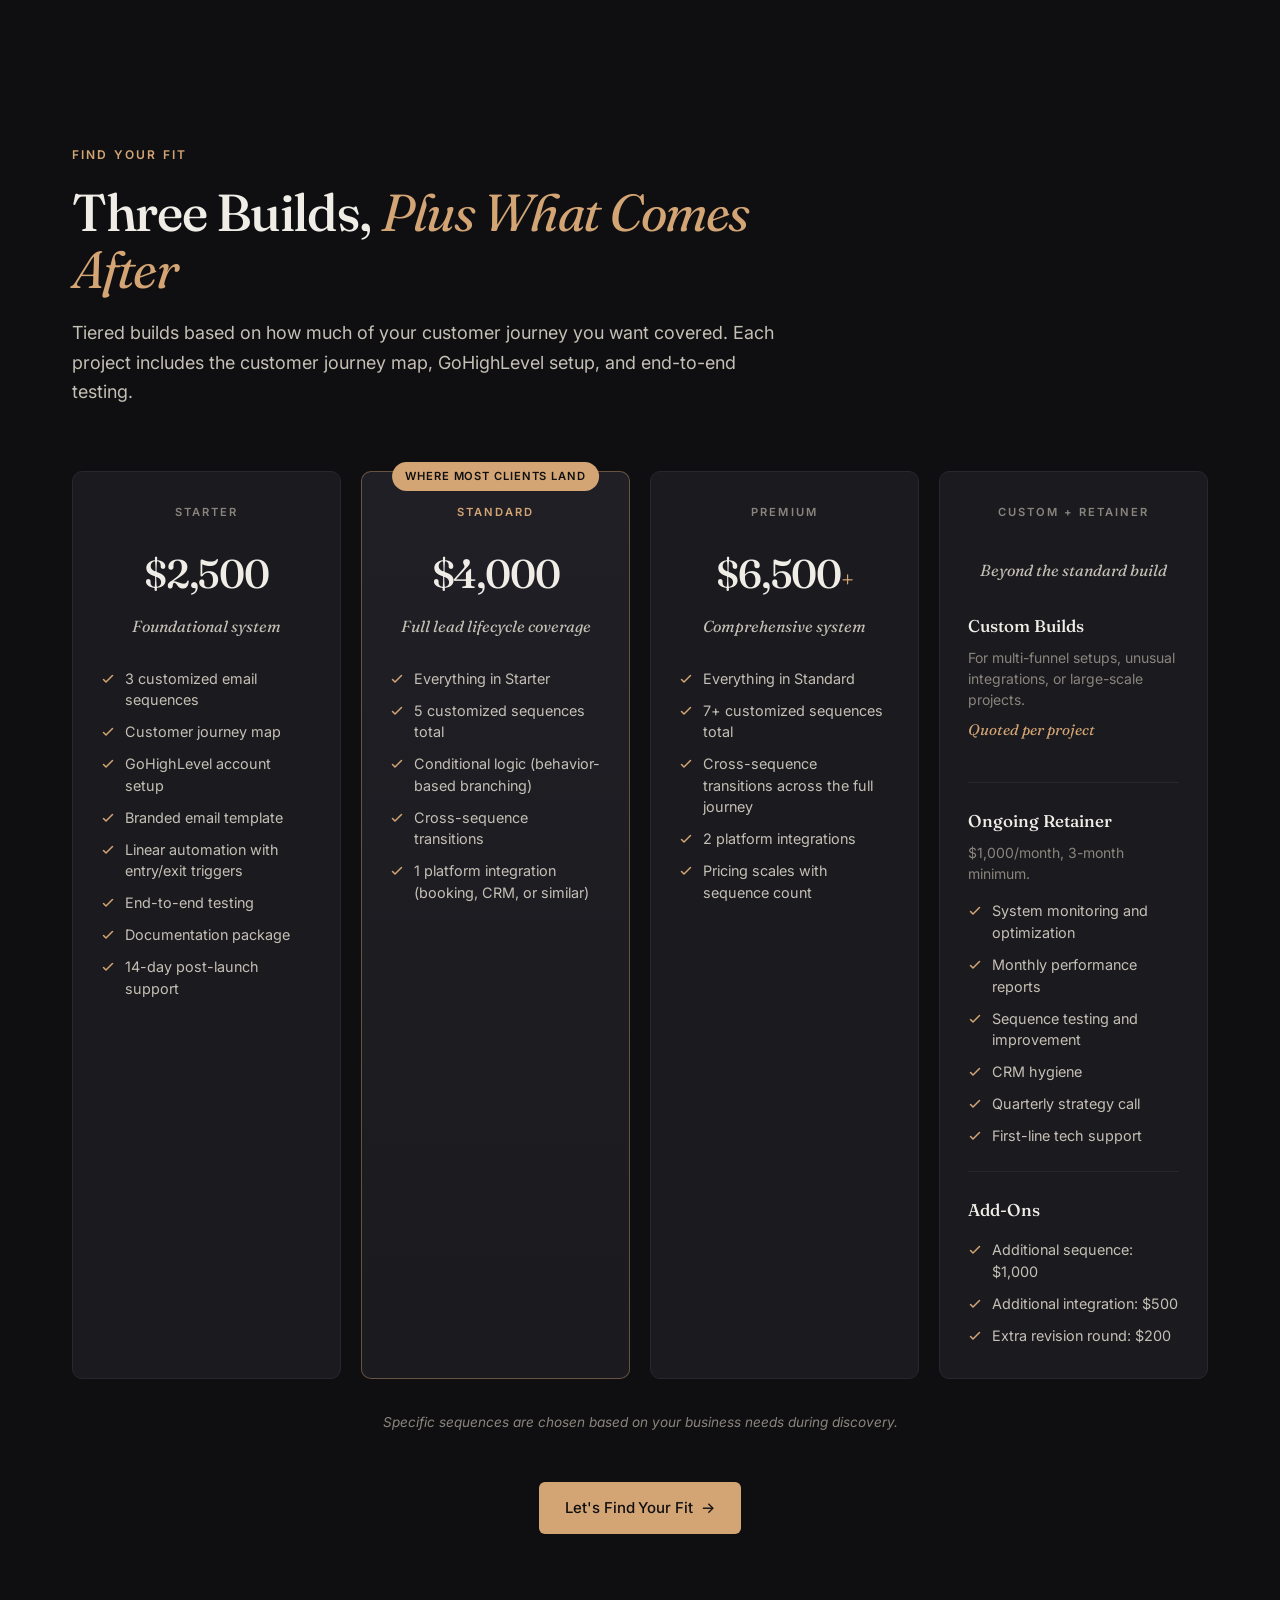
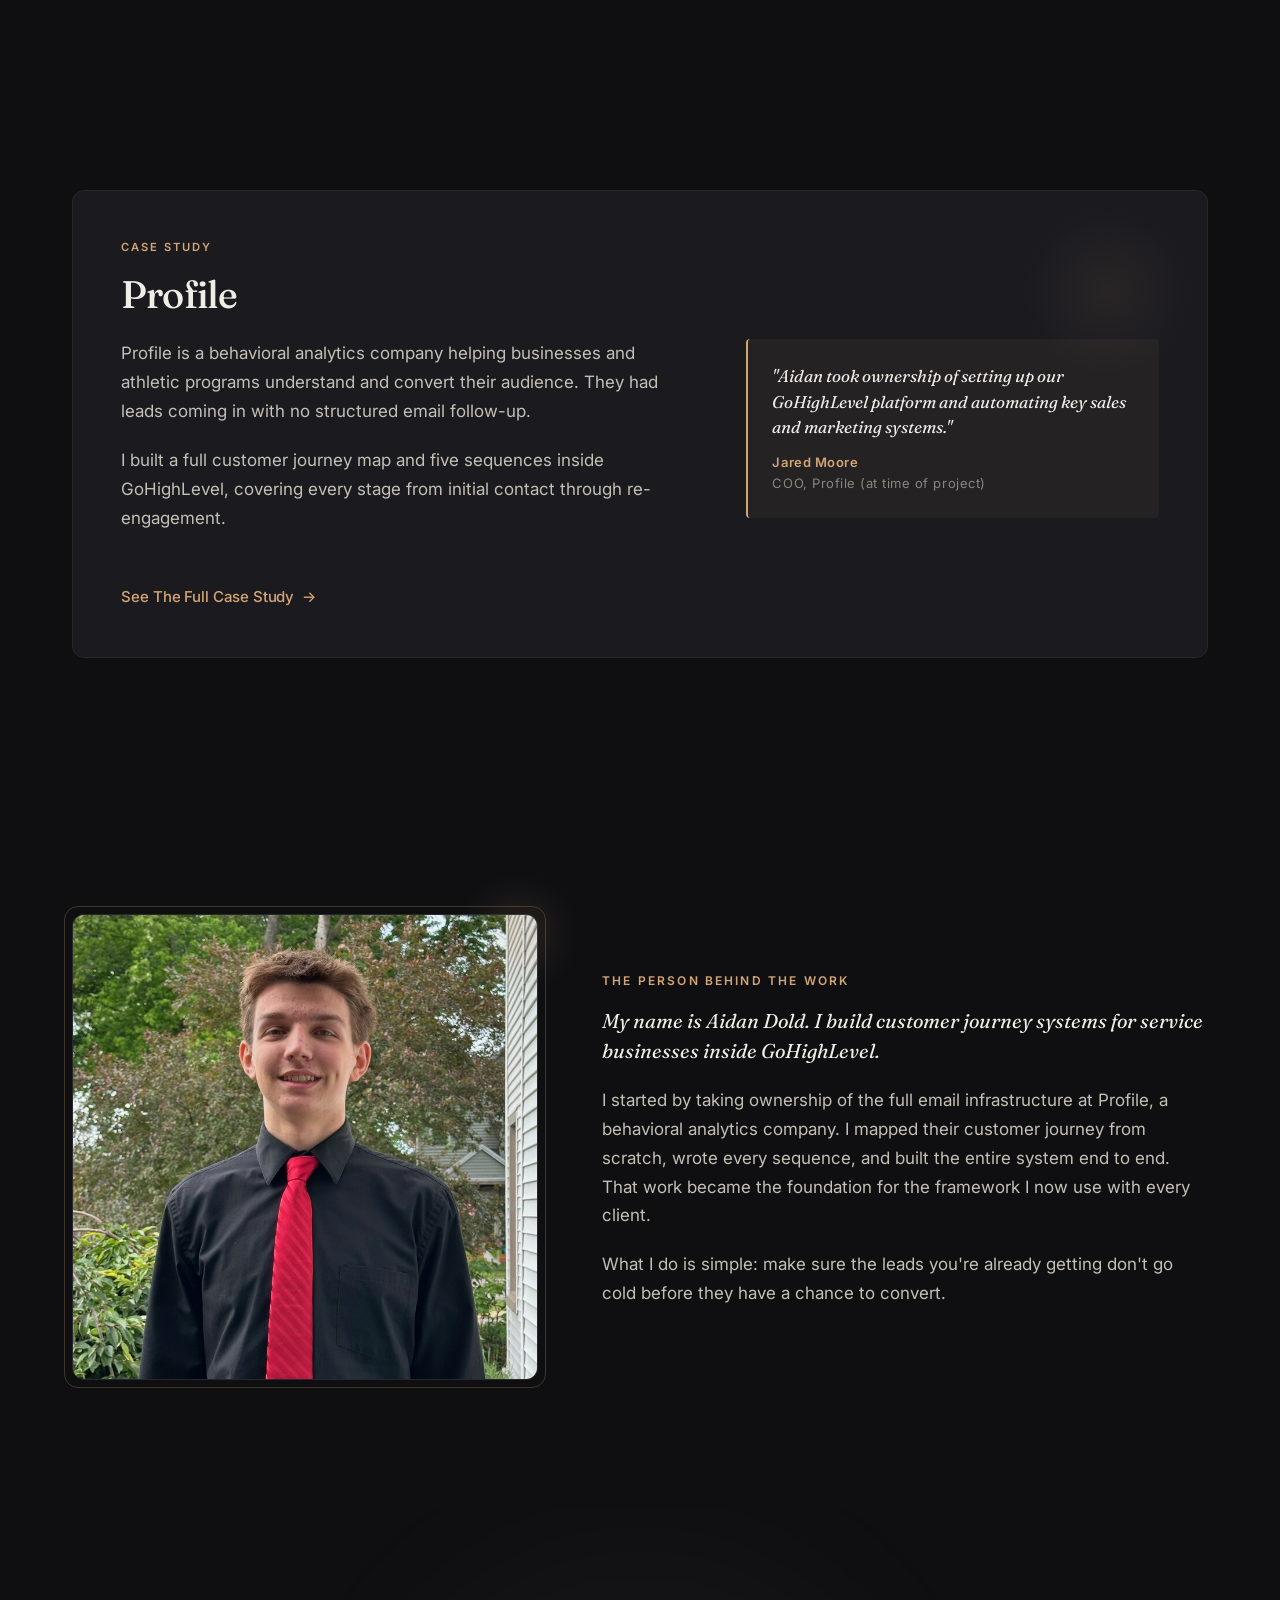
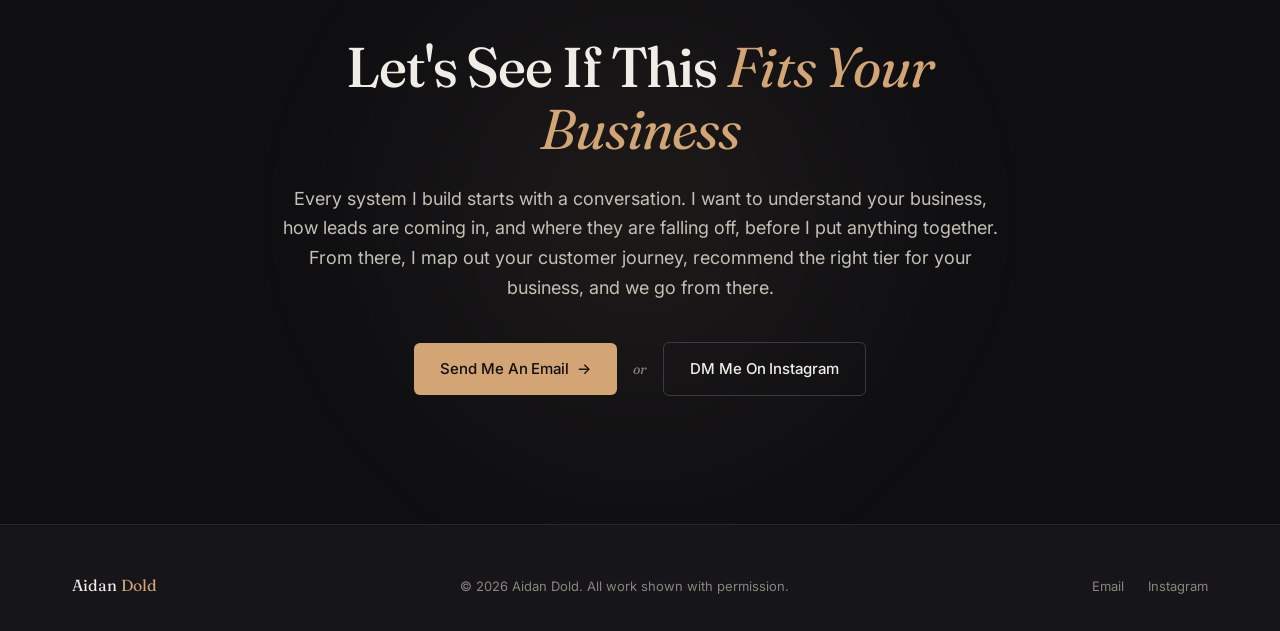
==== commit 7a3392e0: "Differentiate hero and pricing CTA labels" ====
--- a/index.html
+++ b/index.html
@@ -110,7 +110,7 @@
           I build automated systems that guide your leads from first contact to paying client. Mapped to your customer journey, built inside GoHighLevel, running without you touching it.
         </p>
         <div class="hero-ctas reveal reveal-delay-3">
-          <a href="#contact" class="btn btn-primary"><span>Get In Touch</span> <span class="btn-arrow">→</span></a>
+          <a href="#contact" class="btn btn-primary"><span>Let's Talk</span> <span class="btn-arrow">→</span></a>
           <a href="#case-study" class="btn btn-secondary">See My Work</a>
         </div>
       </div>
@@ -284,7 +284,7 @@
       <p class="tier-footnote reveal">Specific sequences are chosen based on your business needs during discovery.</p>
 
       <div class="pricing-cta reveal">
-        <a href="#contact" class="btn btn-primary"><span>Get In Touch</span> <span class="btn-arrow">→</span></a>
+        <a href="#contact" class="btn btn-primary"><span>Let's Find Your Fit</span> <span class="btn-arrow">→</span></a>
       </div>
     </div>
   </section>
